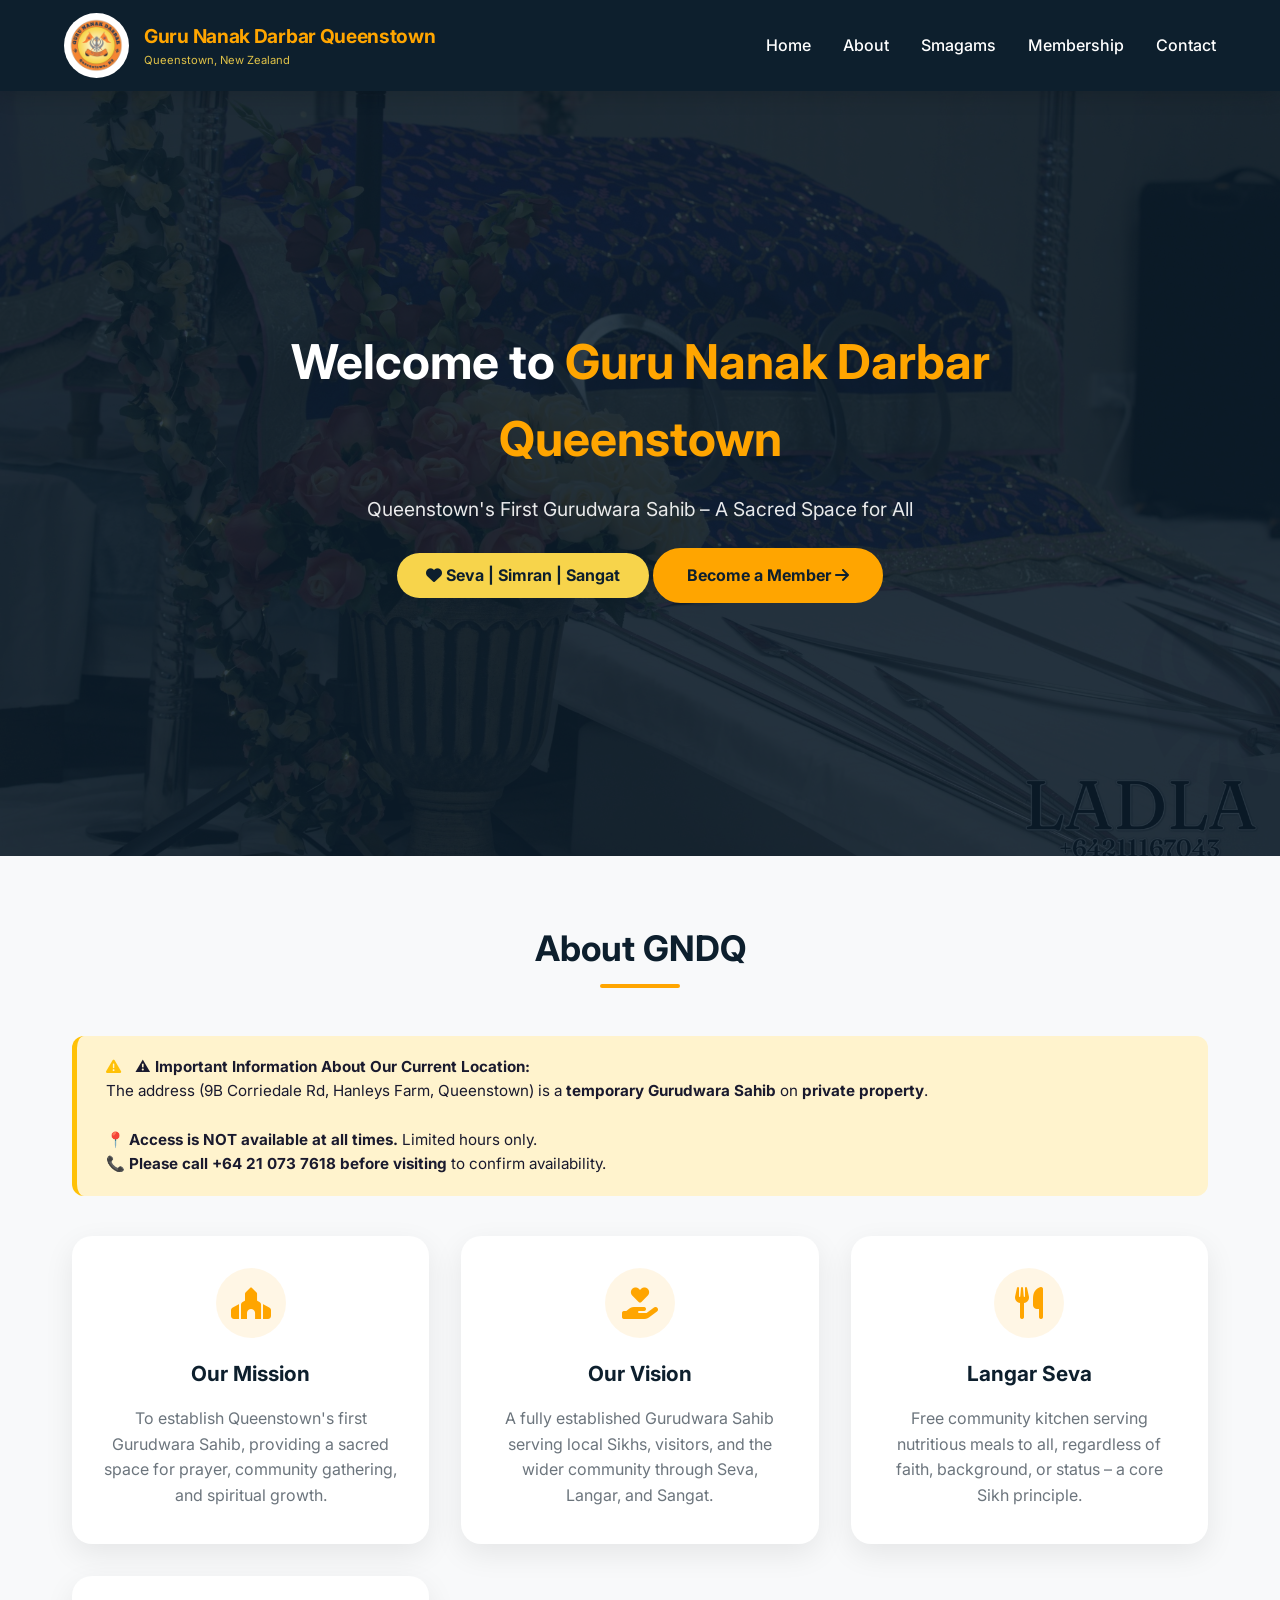
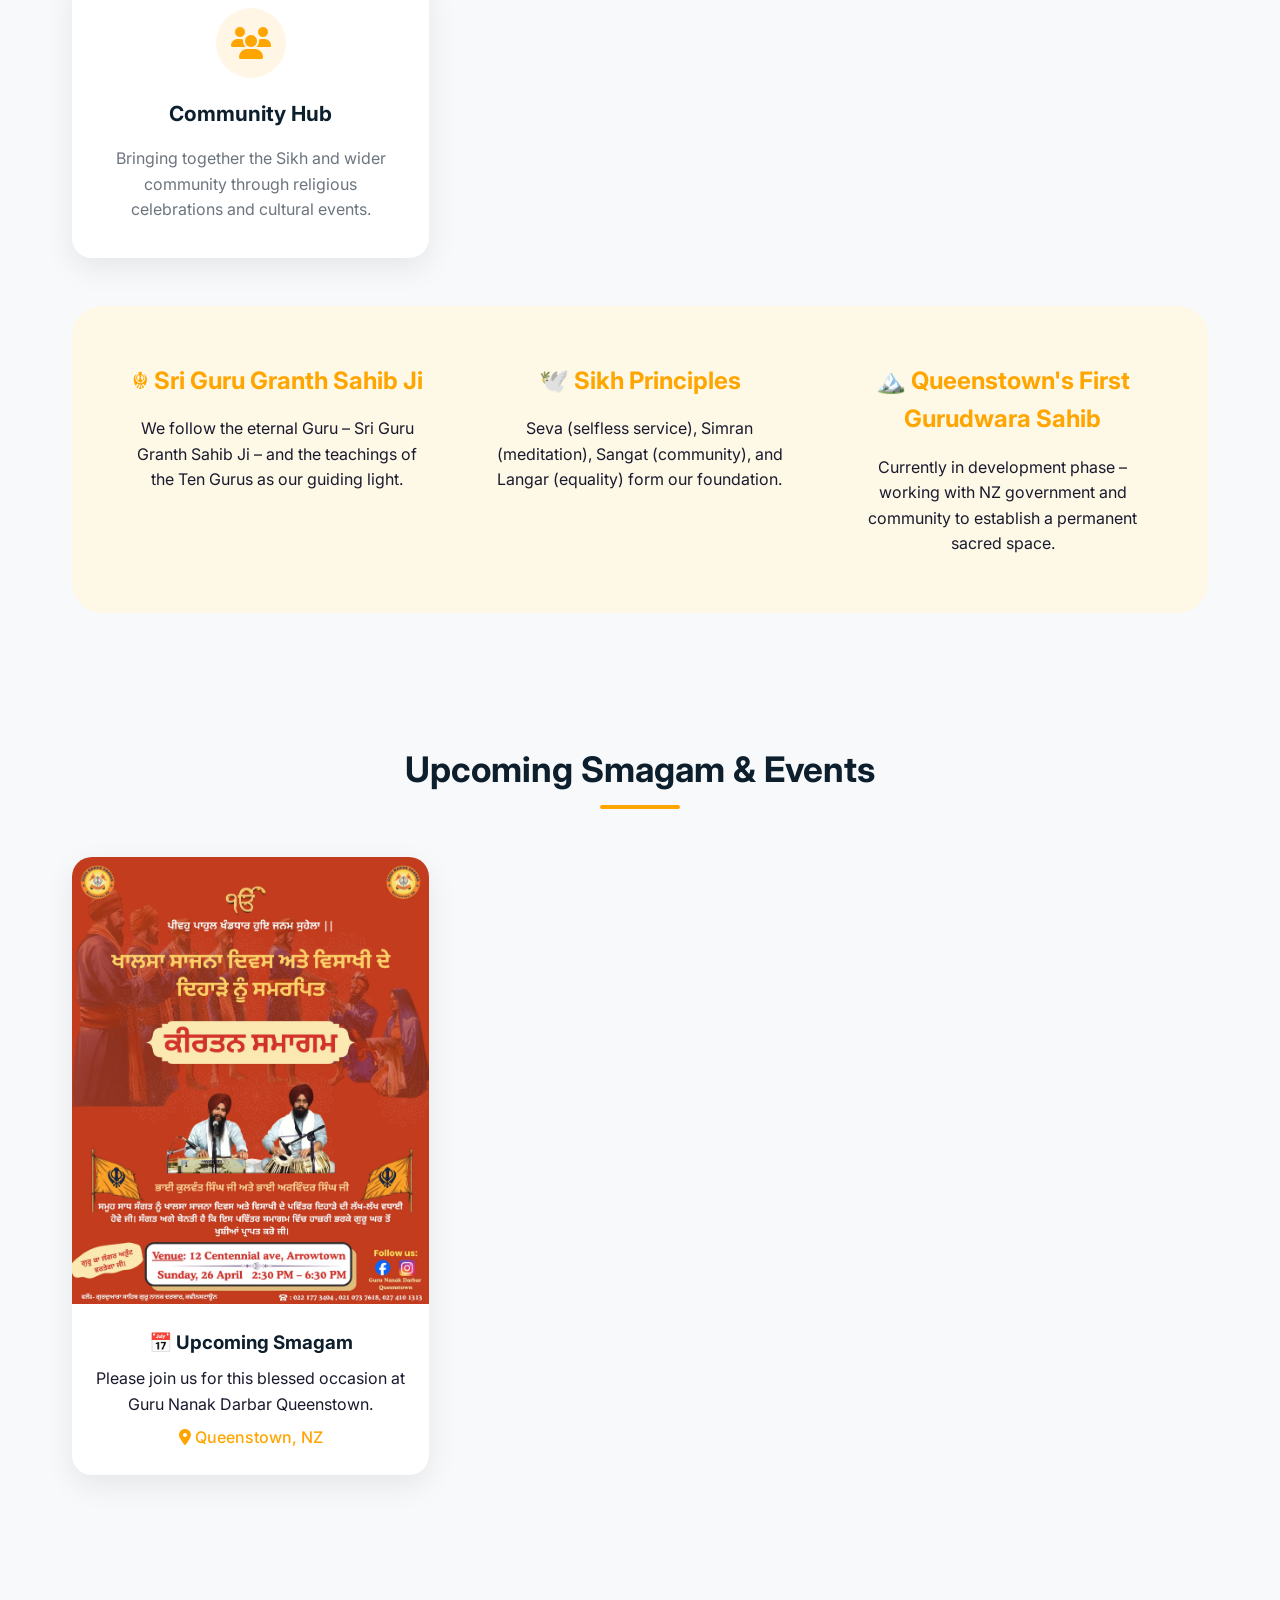
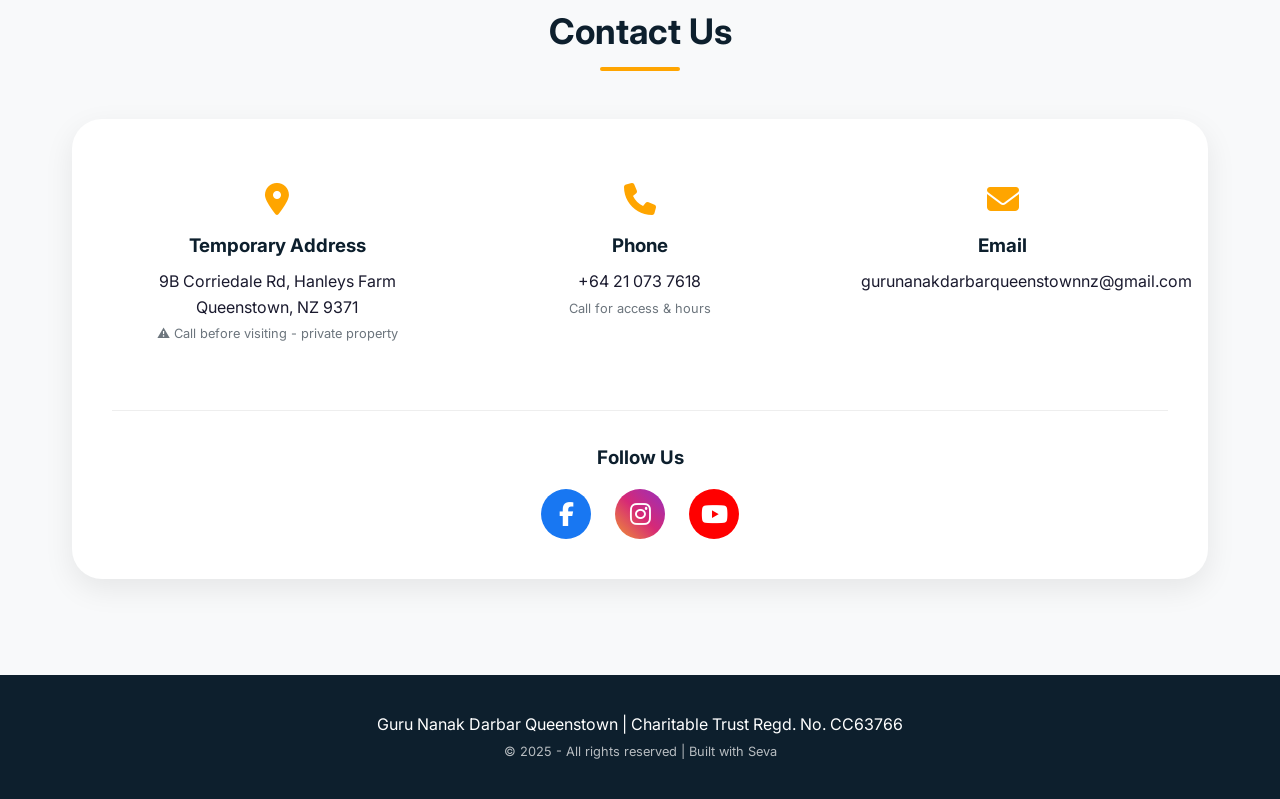
==== index.html @ e4536a8d "Add files via upload" ====
<!DOCTYPE html>
<html lang="en">
<head>
    <meta charset="UTF-8">
    <meta name="viewport" content="width=device-width, initial-scale=1.0, viewport-fit=cover">
    <title>Guru Nanak Darbar Queenstown | Official Gurudwara Sahib</title>
    
    <!-- SEO Meta Tags -->
    <meta name="description" content="Official website of Guru Nanak Darbar Queenstown. First Gurudwara Sahib in Queenstown, NZ. Join us for Smagam, Langar, and Seva.">
    <meta name="keywords" content="Gurudwara Queenstown, Sikh Temple, GNDQ, Guru Nanak Darbar, Langar, Seva, Smagam">
    <meta name="author" content="Guru Nanak Darbar Queenstown">
    <meta name="theme-color" content="#0d1f2d">
    
    <!-- Open Graph / Social Media -->
    <meta property="og:title" content="Guru Nanak Darbar Queenstown">
    <meta property="og:description" content="Queenstown's First Gurudwara Sahib. A sacred space for all.">
    <meta property="og:type" content="website">
    
    <!-- Styles & Fonts -->
    <link rel="stylesheet" href="styles.css">
    <link rel="stylesheet" href="https://cdnjs.cloudflare.com/ajax/libs/font-awesome/6.4.0/css/all.min.css">
    <link href="https://fonts.googleapis.com/css2?family=Inter:wght@300;400;500;600;700;800&display=swap" rel="stylesheet">
    
    <!-- Favicon -->
    <link rel="icon" type="image/png" href="gndq-logo.png">
</head>
<body>

    <!-- Navigation Bar -->
    <nav class="navbar">
        <div class="nav-container">
            <div class="logo-container">
                <img src="gndq-logo.png" alt="GNDQ Logo" class="logo-img">
                <div class="site-title">
                    <h1>Guru Nanak Darbar Queenstown</h1>
                    <p>Queenstown, New Zealand</p>
                </div>
            </div>
            <button class="mobile-menu-btn" id="mobileMenuBtn">
                <i class="fas fa-bars"></i>
            </button>
            <div class="nav-links" id="navLinks">
                <a href="#home">Home</a>
                <a href="#about">About</a>
                <a href="#events">Smagams</a>
                <a href="form.html">Membership</a>
                <a href="#contact">Contact</a>
            </div>
        </div>
    </nav>

    <!-- Hero Section with YOUR background.png -->
    <section id="home" class="hero">
        <div class="hero-overlay"></div>
        <div class="hero-content">
            <h1>Welcome to <span>Guru Nanak Darbar Queenstown</span></h1>
            <p>Queenstown's First Gurudwara Sahib – A Sacred Space for All</p>
            <div class="hero-badge">
                <i class="fas fa-heart"></i> Seva | Simran | Sangat
            </div>
            <a href="form.html" class="hero-btn">Become a Member <i class="fas fa-arrow-right"></i></a>
        </div>
    </section>

    <!-- About Section -->
    <div class="container" id="about">
        <div class="section-title">
            <h2>About GNDQ</h2>
            <div class="title-border"></div>
        </div>
        
        <div class="address-warning">
            <i class="fas fa-exclamation-triangle"></i>
            <strong>⚠️ Important Information About Our Current Location:</strong><br>
            The address (9B Corriedale Rd, Hanleys Farm, Queenstown) is a <strong>temporary Gurudwara Sahib</strong> on <strong>private property</strong>.<br><br>
            📍 <strong>Access is NOT available at all times.</strong> Limited hours only.<br>
            📞 <strong>Please call +64 21 073 7618 before visiting</strong> to confirm availability.
        </div>

        <div class="card-grid">
            <div class="card">
                <div class="card-icon"><i class="fas fa-place-of-worship"></i></div>
                <h3>Our Mission</h3>
                <p>To establish Queenstown's first Gurudwara Sahib, providing a sacred space for prayer, community gathering, and spiritual growth.</p>
            </div>
            <div class="card">
                <div class="card-icon"><i class="fas fa-hand-holding-heart"></i></div>
                <h3>Our Vision</h3>
                <p>A fully established Gurudwara Sahib serving local Sikhs, visitors, and the wider community through Seva, Langar, and Sangat.</p>
            </div>
            <div class="card">
                <div class="card-icon"><i class="fas fa-utensils"></i></div>
                <h3>Langar Seva</h3>
                <p>Free community kitchen serving nutritious meals to all, regardless of faith, background, or status – a core Sikh principle.</p>
            </div>
            <div class="card">
                <div class="card-icon"><i class="fas fa-users"></i></div>
                <h3>Community Hub</h3>
                <p>Bringing together the Sikh and wider community through religious celebrations and cultural events.</p>
            </div>
        </div>

        <div class="mission-vision">
            <div class="mv-box">
                <h3>☬ Sri Guru Granth Sahib Ji</h3>
                <p>We follow the eternal Guru – Sri Guru Granth Sahib Ji – and the teachings of the Ten Gurus as our guiding light.</p>
            </div>
            <div class="mv-box">
                <h3>🕊️ Sikh Principles</h3>
                <p>Seva (selfless service), Simran (meditation), Sangat (community), and Langar (equality) form our foundation.</p>
            </div>
            <div class="mv-box">
                <h3>🏔️ Queenstown's First Gurudwara Sahib</h3>
                <p>Currently in development phase – working with NZ government and community to establish a permanent sacred space.</p>
            </div>
        </div>
    </div>

    <!-- Events / Smagam Section -->
    <div class="container" id="events">
        <div class="section-title">
            <h2>Upcoming Smagam & Events</h2>
            <div class="title-border"></div>
        </div>
        <div id="eventsContainer" class="events-grid">
            <div class="loading-spinner"><i class="fas fa-spinner fa-spin"></i> Loading events...</div>
        </div>
    </div>

    <!-- Lightbox Modal for Posters -->
    <div id="lightboxModal" class="lightbox">
        <span class="lightbox-close">&times;</span>
        <img class="lightbox-content" id="lightboxImage">
    </div>

    <!-- Contact Section -->
    <div class="container" id="contact">
        <div class="section-title">
            <h2>Contact Us</h2>
            <div class="title-border"></div>
        </div>
        <div class="contact-wrapper">
            <div class="contact-info-grid">
                <div class="contact-card">
                    <i class="fas fa-map-marker-alt"></i>
                    <h3>Temporary Address</h3>
                    <p>9B Corriedale Rd, Hanleys Farm<br>Queenstown, NZ 9371</p>
                    <small>⚠️ Call before visiting - private property</small>
                </div>
                <div class="contact-card">
                    <i class="fas fa-phone"></i>
                    <h3>Phone</h3>
                    <p><a href="tel:+64210737618">+64 21 073 7618</a></p>
                    <small>Call for access & hours</small>
                </div>
                <div class="contact-card">
                    <i class="fas fa-envelope"></i>
                    <h3>Email</h3>
                    <p><a href="mailto:gurunanakdarbarqueenstownnz@gmail.com">gurunanakdarbarqueenstownnz@gmail.com</a></p>
                </div>
            </div>
            
            <!-- Social Media Links -->
            <div class="social-section">
                <h3>Follow Us</h3>
                <div class="social-icons">
                    <a href="https://www.facebook.com/profile.php?id=100080622314921" target="_blank" rel="noopener noreferrer" class="social-icon facebook">
                        <i class="fab fa-facebook-f"></i>
                    </a>
                    <a href="https://www.instagram.com/gurunanakdarbarqueenstown/" target="_blank" rel="noopener noreferrer" class="social-icon instagram">
                        <i class="fab fa-instagram"></i>
                    </a>
                    <a href="https://www.youtube.com/@GuruNanakDarbarQueenstown" target="_blank" rel="noopener noreferrer" class="social-icon youtube">
                        <i class="fab fa-youtube"></i>
                    </a>
                </div>
            </div>
        </div>
    </div>

    <!-- Footer -->
    <footer class="footer">
        <div class="footer-content">
            <p>Guru Nanak Darbar Queenstown | Charitable Trust Regd. No. CC63766</p>
            <p class="copyright">© 2025 - All rights reserved | Built with Seva</p>
        </div>
    </footer>

    <script src="script.js"></script>
</body>
</html>
---- styles.css ----
:root {
    --navy: #0d1f2d;
    --orange: #FFA500;
    --yellow: #f7d44b;
    --light-bg: #fef8e7;
    --white: #ffffff;
    --dark: #1a1a2e;
    --gray: #6c757d;
    --success: #28a745;
    --error: #dc3545;
    --shadow: 0 10px 30px rgba(0, 0, 0, 0.08);
    --shadow-hover: 0 15px 35px rgba(0, 0, 0, 0.12);
}

* {
    margin: 0;
    padding: 0;
    box-sizing: border-box;
}

body {
    font-family: 'Inter', 'Segoe UI', system-ui, -apple-system, sans-serif;
    background: #f8f9fa;
    color: var(--dark);
    line-height: 1.6;
    overflow-x: hidden;
}

/* Navigation */
.navbar {
    background: var(--navy);
    padding: 0.8rem 5%;
    position: sticky;
    top: 0;
    z-index: 1000;
    box-shadow: 0 4px 20px rgba(0, 0, 0, 0.15);
}

.nav-container {
    max-width: 1400px;
    margin: 0 auto;
    display: flex;
    justify-content: space-between;
    align-items: center;
    flex-wrap: wrap;
}

.logo-container {
    display: flex;
    align-items: center;
    gap: 15px;
}

.logo-img {
    height: 65px;
    width: auto;
    background: var(--white);
    border-radius: 50%;
    padding: 4px;
    object-fit: cover;
}

.site-title h1 {
    color: var(--orange);
    font-size: 1.2rem;
    margin: 0;
    letter-spacing: -0.3px;
}

.site-title p {
    color: var(--yellow);
    font-size: 0.7rem;
    opacity: 0.9;
}

.nav-links {
    display: flex;
    gap: 2rem;
}

.nav-links a {
    color: var(--white);
    text-decoration: none;
    font-weight: 500;
    transition: all 0.3s ease;
    padding: 0.5rem 0;
    position: relative;
}

.nav-links a:hover {
    color: var(--orange);
}

.nav-links a::after {
    content: '';
    position: absolute;
    bottom: 0;
    left: 0;
    width: 0;
    height: 2px;
    background: var(--orange);
    transition: width 0.3s ease;
}

.nav-links a:hover::after {
    width: 100%;
}

.mobile-menu-btn {
    display: none;
    background: none;
    border: none;
    color: var(--white);
    font-size: 1.5rem;
    cursor: pointer;
}

/* Hero Section with YOUR background.png */
.hero {
    position: relative;
    min-height: 85vh;
    display: flex;
    align-items: center;
    justify-content: center;
    text-align: center;
    overflow: hidden;
    background: var(--navy);
}

/* YOUR BACKGROUND IMAGE - place background.png in root folder */
.hero::after {
    content: '';
    position: absolute;
    top: 0;
    left: 0;
    right: 0;
    bottom: 0;
    background: url('background.png') center/cover no-repeat;
    opacity: 0.15;
    pointer-events: none;
}

.hero::before {
    content: "☬";
    font-size: 300px;
    position: absolute;
    opacity: 0.05;
    right: -50px;
    bottom: -80px;
    pointer-events: none;
    font-family: serif;
    z-index: 1;
}

.hero-overlay {
    position: absolute;
    top: 0;
    left: 0;
    right: 0;
    bottom: 0;
    background: rgba(13, 31, 45, 0.6);
}

.hero-content {
    position: relative;
    z-index: 2;
    max-width: 800px;
    padding: 2rem;
}

.hero h1 {
    font-size: 3rem;
    margin-bottom: 1rem;
    color: var(--white);
    font-weight: 700;
}

.hero h1 span {
    color: var(--orange);
}

.hero p {
    font-size: 1.2rem;
    margin-bottom: 1.5rem;
    color: rgba(255, 255, 255, 0.9);
}

.hero-badge {
    background: var(--yellow);
    color: var(--navy);
    display: inline-block;
    padding: 0.6rem 1.8rem;
    border-radius: 50px;
    font-weight: bold;
    margin-bottom: 1.5rem;
}

.hero-btn {
    display: inline-block;
    background: var(--orange);
    color: var(--navy);
    padding: 0.8rem 2rem;
    border-radius: 50px;
    text-decoration: none;
    font-weight: bold;
    transition: all 0.3s ease;
    border: 2px solid var(--orange);
}

.hero-btn:hover {
    background: transparent;
    color: var(--orange);
    transform: translateY(-3px);
}

/* Container */
.container {
    max-width: 1200px;
    margin: 0 auto;
    padding: 4rem 2rem;
}

/* Section Title */
.section-title {
    text-align: center;
    margin-bottom: 3rem;
}

.section-title h2 {
    font-size: 2.2rem;
    color: var(--navy);
    font-weight: 700;
    margin-bottom: 0.5rem;
}

.title-border {
    width: 80px;
    height: 4px;
    background: var(--orange);
    margin: 0.5rem auto 0;
    border-radius: 2px;
}

/* Address Warning */
.address-warning {
    background: #fff3cd;
    border-left: 5px solid #ffc107;
    padding: 1.2rem 1.8rem;
    margin: 1.5rem 0 2.5rem;
    border-radius: 12px;
    font-size: 0.95rem;
}

.address-warning i {
    color: #ffc107;
    margin-right: 10px;
}

/* Cards */
.card-grid {
    display: grid;
    grid-template-columns: repeat(auto-fit, minmax(280px, 1fr));
    gap: 2rem;
    margin-bottom: 3rem;
}

.card {
    background: var(--white);
    border-radius: 20px;
    padding: 2rem;
    text-align: center;
    box-shadow: var(--shadow);
    transition: all 0.3s ease;
    border-bottom: 3px solid transparent;
}

.card:hover {
    transform: translateY(-8px);
    box-shadow: var(--shadow-hover);
    border-bottom-color: var(--orange);
}

.card-icon {
    width: 70px;
    height: 70px;
    background: rgba(255, 165, 0, 0.1);
    border-radius: 50%;
    display: flex;
    align-items: center;
    justify-content: center;
    margin: 0 auto 1.2rem;
}

.card-icon i {
    font-size: 2rem;
    color: var(--orange);
}

.card h3 {
    color: var(--navy);
    margin-bottom: 1rem;
    font-size: 1.3rem;
}

.card p {
    color: var(--gray);
    line-height: 1.6;
}

/* Mission Vision */
.mission-vision {
    display: grid;
    grid-template-columns: repeat(auto-fit, minmax(300px, 1fr));
    gap: 2rem;
    background: var(--light-bg);
    padding: 2.5rem;
    border-radius: 30px;
    margin-top: 1rem;
}

.mv-box {
    text-align: center;
    padding: 1rem;
}

.mv-box h3 {
    color: var(--orange);
    font-size: 1.5rem;
    margin-bottom: 1rem;
}

/* Events Grid */
.events-grid {
    display: grid;
    grid-template-columns: repeat(auto-fill, minmax(350px, 1fr));
    gap: 2rem;
    margin-top: 1rem;
}

.event-card {
    background: var(--white);
    border-radius: 20px;
    overflow: hidden;
    box-shadow: var(--shadow);
    transition: transform 0.3s ease;
    cursor: pointer;
}

.event-card:hover {
    transform: translateY(-5px);
}

.event-card img {
    width: 100%;
    height: auto;
    max-height: 500px;
    object-fit: contain;
    background: #f0f0f0;
    display: block;
}

.event-info {
    padding: 1.5rem;
    text-align: center;
}

.event-info h3 {
    color: var(--navy);
    margin-bottom: 0.5rem;
}

.event-date {
    color: var(--orange);
    font-weight: 500;
    margin-top: 0.5rem;
}

.loading-spinner {
    text-align: center;
    padding: 3rem;
    color: var(--gray);
    grid-column: 1/-1;
}

.coming-soon {
    text-align: center;
    padding: 3rem;
    background: var(--white);
    border-radius: 20px;
    grid-column: 1/-1;
}

/* Lightbox Modal */
.lightbox {
    display: none;
    position: fixed;
    z-index: 2000;
    left: 0;
    top: 0;
    width: 100%;
    height: 100%;
    background-color: rgba(0, 0, 0, 0.95);
    justify-content: center;
    align-items: center;
    flex-direction: column;
}

.lightbox-content {
    max-width: 90%;
    max-height: 90%;
    object-fit: contain;
}

.lightbox-close {
    position: absolute;
    top: 20px;
    right: 35px;
    color: var(--white);
    font-size: 40px;
    font-weight: bold;
    cursor: pointer;
    transition: 0.3s;
}

.lightbox-close:hover {
    color: var(--orange);
}

/* Contact Section */
.contact-wrapper {
    background: var(--white);
    border-radius: 30px;
    padding: 2.5rem;
    box-shadow: var(--shadow);
}

.contact-info-grid {
    display: grid;
    grid-template-columns: repeat(auto-fit, minmax(250px, 1fr));
    gap: 2rem;
    margin-bottom: 2.5rem;
}

.contact-card {
    text-align: center;
    padding: 1.5rem;
}

.contact-card i {
    font-size: 2rem;
    color: var(--orange);
    margin-bottom: 1rem;
}

.contact-card h3 {
    color: var(--navy);
    margin-bottom: 0.5rem;
}

.contact-card p a {
    color: var(--dark);
    text-decoration: none;
}

.contact-card p a:hover {
    color: var(--orange);
}

.contact-card small {
    color: var(--gray);
    font-size: 0.8rem;
}

/* Social Section */
.social-section {
    text-align: center;
    padding-top: 2rem;
    border-top: 1px solid #eee;
}

.social-section h3 {
    color: var(--navy);
    margin-bottom: 1rem;
}

.social-icons {
    display: flex;
    justify-content: center;
    gap: 1.5rem;
}

.social-icon {
    width: 50px;
    height: 50px;
    border-radius: 50%;
    display: flex;
    align-items: center;
    justify-content: center;
    color: var(--white);
    font-size: 1.5rem;
    transition: all 0.3s ease;
    text-decoration: none;
}

.social-icon.facebook {
    background: #1877f2;
}

.social-icon.instagram {
    background: linear-gradient(45deg, #f09433, #d62976, #962fbf);
}

.social-icon.youtube {
    background: #ff0000;
}

.social-icon:hover {
    transform: translateY(-5px);
    opacity: 0.9;
}

/* Form Section */
.form-section {
    background: var(--white);
    border-radius: 30px;
    padding: 2.5rem;
    box-shadow: var(--shadow);
}

.fee-badge {
    background: linear-gradient(135deg, var(--yellow), #f5e6b0);
    text-align: center;
    padding: 1.2rem;
    border-radius: 20px;
    margin-bottom: 2rem;
}

.fee-badge i {
    font-size: 1.5rem;
    color: var(--orange);
    margin-right: 0.5rem;
}

.fee-badge strong {
    font-size: 1.3rem;
    color: var(--navy);
}

.fee-badge p {
    margin-top: 0.5rem;
    font-size: 0.9rem;
}

.form-grid {
    display: grid;
    grid-template-columns: repeat(auto-fit, minmax(300px, 1fr));
    gap: 1.5rem;
    margin-bottom: 1rem;
}

.form-field {
    margin-bottom: 0.5rem;
}

.form-field label {
    display: block;
    font-weight: 600;
    color: var(--navy);
    margin-bottom: 0.5rem;
}

.form-field input,
.form-field select,
.form-field textarea {
    width: 100%;
    padding: 12px 15px;
    border: 2px solid #e9ecef;
    border-radius: 12px;
    font-size: 1rem;
    transition: all 0.3s ease;
    font-family: inherit;
}

.form-field input:focus,
.form-field select:focus,
.form-field textarea:focus {
    border-color: var(--orange);
    outline: none;
    box-shadow: 0 0 0 3px rgba(255, 165, 0, 0.1);
}

.form-field small {
    color: var(--gray);
    font-size: 0.75rem;
    display: block;
    margin-top: 0.3rem;
}

/* Declaration Box */
.declaration-box {
    background: var(--light-bg);
    padding: 1.5rem;
    border-radius: 20px;
    margin: 1.5rem 0;
}

.declaration-box h3 {
    color: var(--orange);
    margin-bottom: 1rem;
    font-size: 1.2rem;
}

.checkbox-group {
    display: flex;
    align-items: center;
    gap: 12px;
    margin: 12px 0;
}

.checkbox-group input {
    width: 20px;
    height: 20px;
    accent-color: var(--orange);
    cursor: pointer;
}

.checkbox-group label {
    cursor: pointer;
    font-weight: 500;
}

.confirm-group {
    background: #f0f8ff;
    padding: 1rem;
    border-radius: 12px;
    margin: 1.5rem 0;
}

/* Form Messages */
.form-error {
    background: #f8d7da;
    border: 1px solid #f5c6cb;
    color: var(--error);
    padding: 1rem;
    border-radius: 12px;
    margin-bottom: 1.5rem;
    display: flex;
    align-items: center;
    gap: 10px;
}

.form-success {
    background: #d4edda;
    border: 1px solid #c3e6cb;
    color: var(--success);
    padding: 1rem;
    border-radius: 12px;
    margin-bottom: 1.5rem;
    display: flex;
    align-items: center;
    gap: 10px;
}

/* Submit Button */
.submit-btn {
    background: var(--orange);
    color: var(--navy);
    border: none;
    padding: 1rem 2rem;
    font-size: 1.1rem;
    font-weight: bold;
    border-radius: 50px;
    cursor: pointer;
    width: 100%;
    transition: all 0.3s ease;
    font-family: inherit;
}

.submit-btn:hover {
    background: var(--yellow);
    transform: scale(1.01);
}

.submit-btn:disabled {
    background: #ccc;
    cursor: not-allowed;
    transform: none;
}

/* Success Page */
.success-card {
    text-align: center;
    background: #d4edda;
    border-radius: 20px;
    padding: 2rem;
    margin-bottom: 2rem;
}

.success-icon i {
    font-size: 4rem;
    color: var(--success);
    margin-bottom: 1rem;
}

.print-card {
    background: var(--white);
    border-radius: 20px;
    padding: 2rem;
    margin-bottom: 2rem;
    box-shadow: var(--shadow);
}

.print-card h3 {
    color: var(--navy);
    margin-bottom: 1.5rem;
    border-left: 4px solid var(--orange);
    padding-left: 1rem;
}

.details-grid {
    display: grid;
    grid-template-columns: repeat(auto-fill, minmax(250px, 1fr));
    gap: 1rem;
}

.details-grid div {
    padding: 0.5rem;
    background: #f8f9fa;
    border-radius: 8px;
}

.photo-preview {
    width: 120px;
    border-radius: 10px;
    margin-top: 1rem;
    border: 2px solid var(--orange);
}

.steps-box {
    background: #e8f0fe;
    padding: 1.8rem;
    border-radius: 20px;
    margin-bottom: 2rem;
}

.steps-box h3 {
    color: var(--navy);
    margin-bottom: 1rem;
}

.steps-box ol {
    margin-left: 1.5rem;
}

.steps-box li {
    margin: 0.5rem 0;
}

.steps-box kbd {
    background: var(--dark);
    color: var(--white);
    padding: 0.2rem 0.5rem;
    border-radius: 5px;
    font-family: monospace;
}

.steps-box .note {
    margin-top: 1rem;
    padding-top: 1rem;
    border-top: 1px solid #ccc;
    color: var(--gray);
}

.action-buttons {
    display: flex;
    justify-content: center;
    gap: 1rem;
    flex-wrap: wrap;
}

.btn-primary, .btn-secondary {
    padding: 0.8rem 2rem;
    border-radius: 50px;
    text-decoration: none;
    font-weight: 600;
    transition: all 0.3s ease;
    cursor: pointer;
    border: none;
    font-family: inherit;
    font-size: 1rem;
}

.btn-primary {
    background: var(--orange);
    color: var(--navy);
}

.btn-primary:hover {
    background: var(--yellow);
    transform: translateY(-2px);
}

.btn-secondary {
    background: transparent;
    color: var(--navy);
    border: 2px solid var(--orange);
}

.btn-secondary:hover {
    background: var(--orange);
    color: var(--navy);
}

/* Footer */
.footer {
    background: var(--navy);
    color: var(--white);
    text-align: center;
    padding: 2rem;
    margin-top: 2rem;
}

.footer-content p {
    margin: 0.3rem 0;
}

.copyright {
    font-size: 0.8rem;
    opacity: 0.7;
}

/* Responsive Design */
@media (max-width: 992px) {
    .hero h1 {
        font-size: 2.2rem;
    }
    
    .container {
        padding: 3rem 1.5rem;
    }
}

@media (max-width: 768px) {
    .mobile-menu-btn {
        display: block;
    }
    
    .nav-links {
        display: none;
        width: 100%;
        flex-direction: column;
        align-items: center;
        gap: 1rem;
        padding: 1rem 0;
    }
    
    .nav-links.active {
        display: flex;
    }
    
    .hero h1 {
        font-size: 1.8rem;
    }
    
    .hero p {
        font-size: 1rem;
    }
    
    .section-title h2 {
        font-size: 1.8rem;
    }
    
    .events-grid {
        grid-template-columns: 1fr;
    }
    
    .event-card img {
        max-height: 400px;
    }
    
    .card-grid {
        gap: 1.5rem;
    }
    
    .mission-vision {
        padding: 1.5rem;
    }
    
    .form-section {
        padding: 1.5rem;
    }
    
    .form-grid {
        grid-template-columns: 1fr;
    }
    
    .details-grid {
        grid-template-columns: 1fr;
    }
    
    .action-buttons {
        flex-direction: column;
        align-items: center;
    }
    
    .btn-primary, .btn-secondary {
        width: 100%;
        text-align: center;
    }
}

@media (max-width: 480px) {
    .logo-img {
        height: 50px;
    }
    
    .site-title h1 {
        font-size: 0.9rem;
    }
    
    .site-title p {
        font-size: 0.6rem;
    }
    
    .hero h1 {
        font-size: 1.5rem;
    }
    
    .container {
        padding: 2rem 1rem;
    }
}

/* Print Styles */
@media print {
    .navbar, .hero, .footer, .action-buttons, .steps-box, .mobile-menu-btn, .submit-btn, .lightbox {
        display: none;
    }
    
    .print-card {
        box-shadow: none;
        padding: 0;
    }
    
    .container {
        padding: 0;
    }
    
    .details-grid {
        grid-template-columns: 1fr 1fr;
    }
}
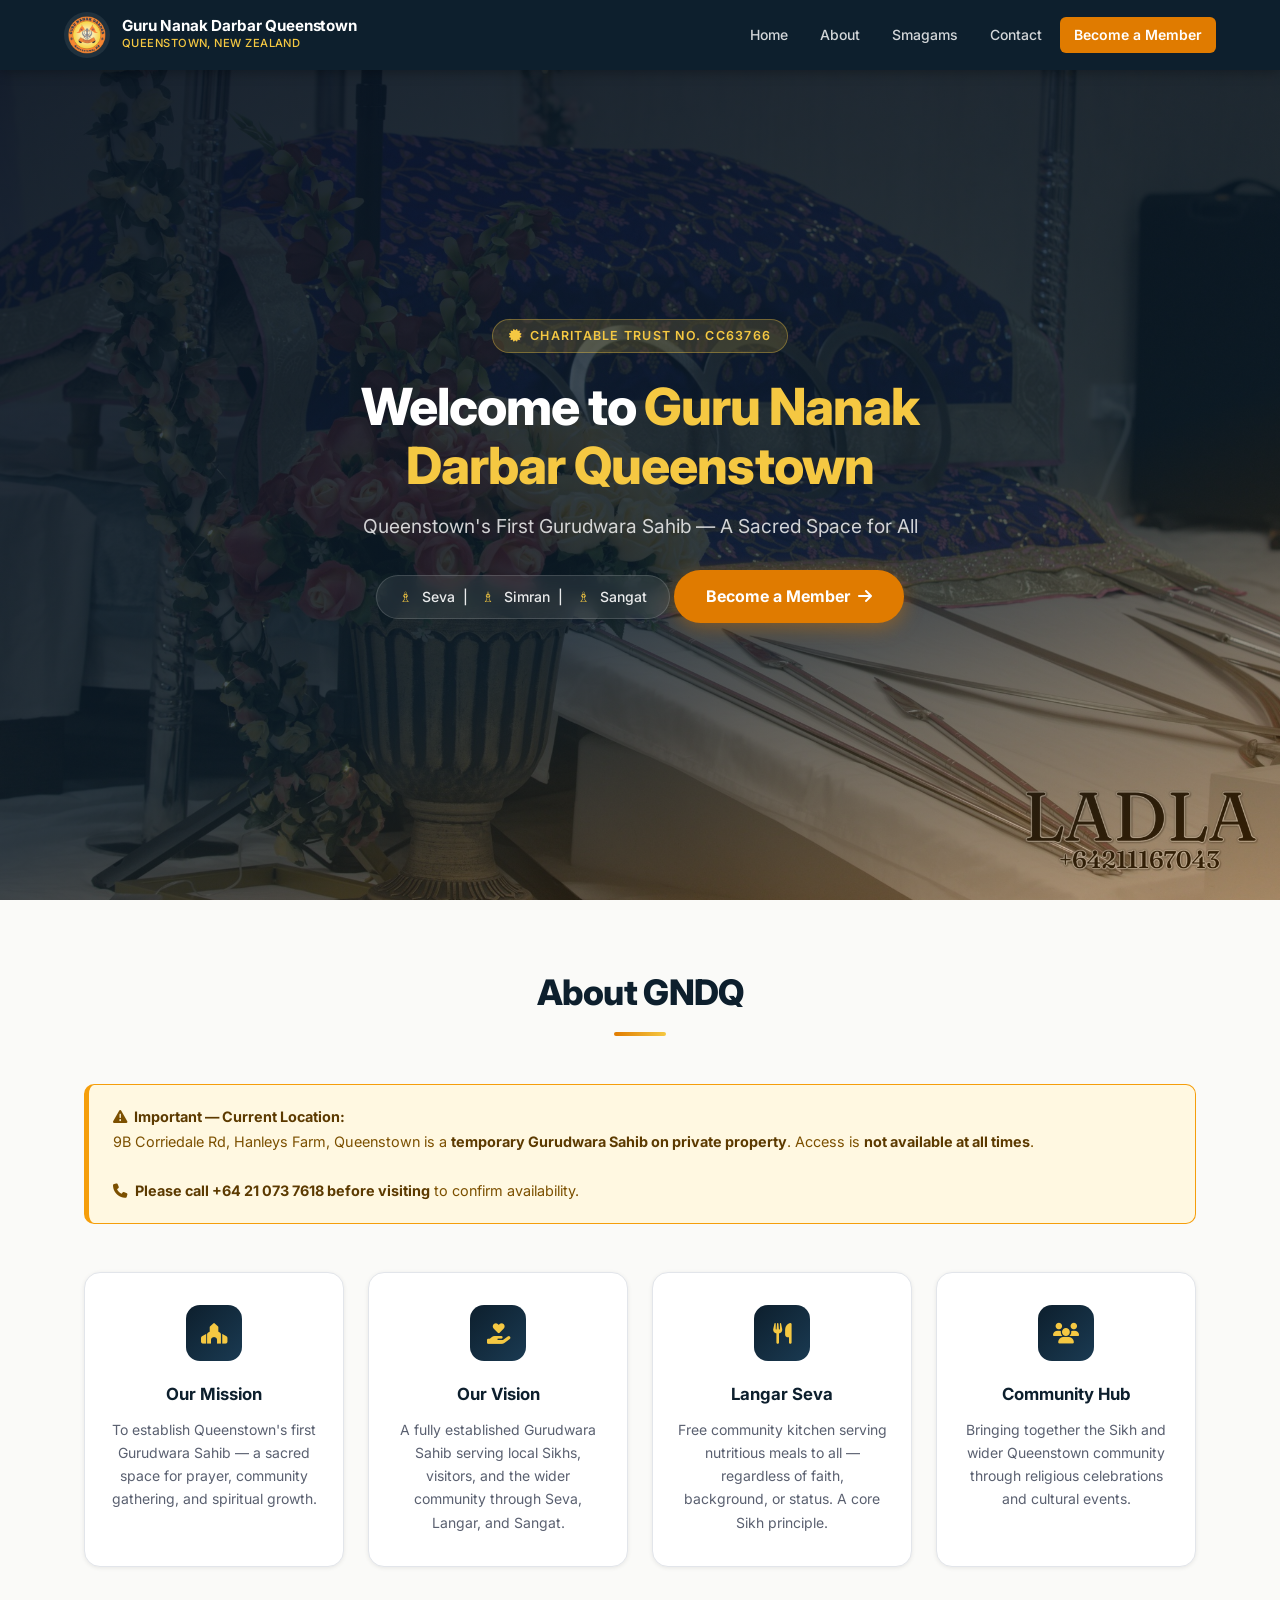
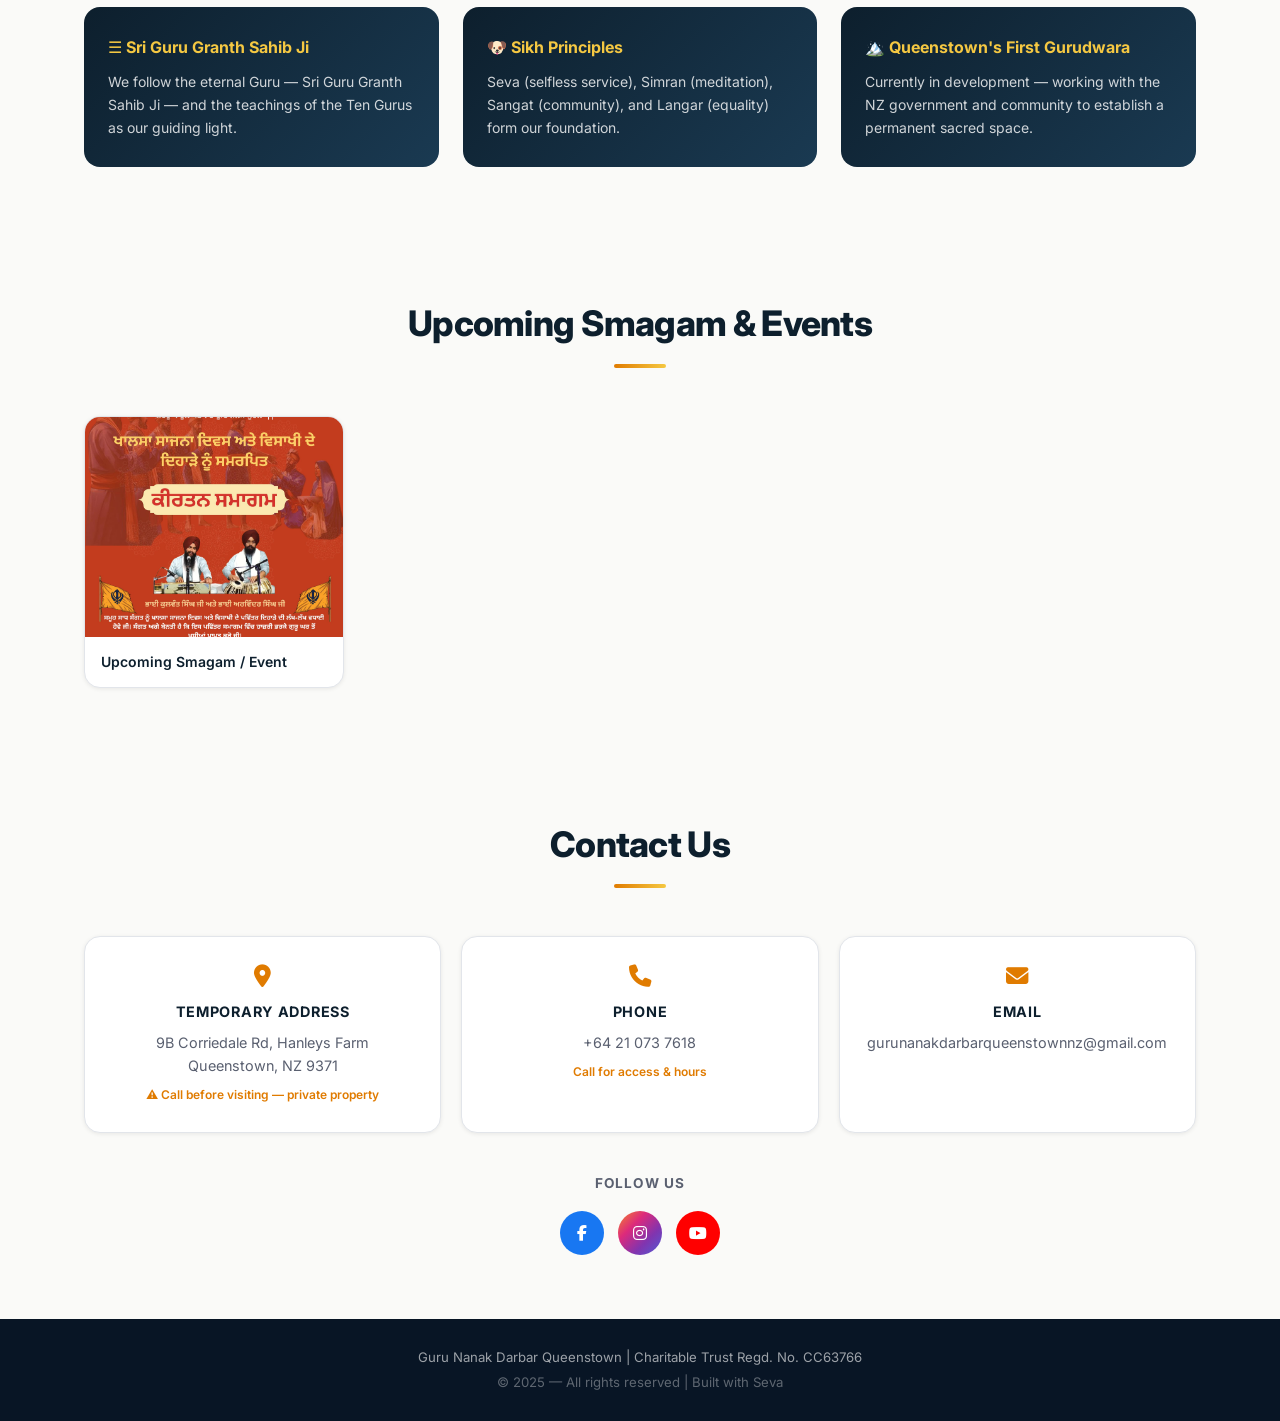
==== commit 49c857df: "Complete redesign: working Web3Forms membership application - Replaced all broken form submission (F" ====
--- a/index.html
+++ b/index.html
@@ -1,191 +1,184 @@
 <!DOCTYPE html>
 <html lang="en">
 <head>
-    <meta charset="UTF-8">
-    <meta name="viewport" content="width=device-width, initial-scale=1.0, viewport-fit=cover">
-    <title>Guru Nanak Darbar Queenstown | Official Gurudwara Sahib</title>
-    
-    <!-- SEO Meta Tags -->
-    <meta name="description" content="Official website of Guru Nanak Darbar Queenstown. First Gurudwara Sahib in Queenstown, NZ. Join us for Smagam, Langar, and Seva.">
-    <meta name="keywords" content="Gurudwara Queenstown, Sikh Temple, GNDQ, Guru Nanak Darbar, Langar, Seva, Smagam">
-    <meta name="author" content="Guru Nanak Darbar Queenstown">
-    <meta name="theme-color" content="#0d1f2d">
-    
-    <!-- Open Graph / Social Media -->
-    <meta property="og:title" content="Guru Nanak Darbar Queenstown">
-    <meta property="og:description" content="Queenstown's First Gurudwara Sahib. A sacred space for all.">
-    <meta property="og:type" content="website">
-    
-    <!-- Styles & Fonts -->
-    <link rel="stylesheet" href="styles.css">
-    <link rel="stylesheet" href="https://cdnjs.cloudflare.com/ajax/libs/font-awesome/6.4.0/css/all.min.css">
-    <link href="https://fonts.googleapis.com/css2?family=Inter:wght@300;400;500;600;700;800&display=swap" rel="stylesheet">
-    
-    <!-- Favicon -->
-    <link rel="icon" type="image/png" href="gndq-logo.png">
+  <meta charset="UTF-8">
+  <meta name="viewport" content="width=device-width, initial-scale=1.0">
+  <title>Guru Nanak Darbar Queenstown | Official Gurudwara Sahib</title>
+  <meta name="description" content="Official website of Guru Nanak Darbar Queenstown. First Gurudwara Sahib in Queenstown, NZ. Join us for Smagam, Langar, and Seva.">
+  <meta name="keywords" content="Gurudwara Queenstown, Sikh Temple, GNDQ, Guru Nanak Darbar, Langar, Seva, Smagam">
+  <meta name="theme-color" content="#0d1f2d">
+  <meta property="og:title" content="Guru Nanak Darbar Queenstown">
+  <meta property="og:description" content="Queenstown's First Gurudwara Sahib. A sacred space for all.">
+  <meta property="og:type" content="website">
+  <link rel="stylesheet" href="styles.css">
+  <link rel="stylesheet" href="https://cdnjs.cloudflare.com/ajax/libs/font-awesome/6.4.0/css/all.min.css">
+  <link href="https://fonts.googleapis.com/css2?family=Inter:wght@300;400;500;600;700;800&display=swap" rel="stylesheet">
+  <link rel="icon" type="image/png" href="gndq-logo.png">
 </head>
 <body>
 
-    <!-- Navigation Bar -->
-    <nav class="navbar">
-        <div class="nav-container">
-            <div class="logo-container">
-                <img src="gndq-logo.png" alt="GNDQ Logo" class="logo-img">
-                <div class="site-title">
-                    <h1>Guru Nanak Darbar Queenstown</h1>
-                    <p>Queenstown, New Zealand</p>
-                </div>
-            </div>
-            <button class="mobile-menu-btn" id="mobileMenuBtn">
-                <i class="fas fa-bars"></i>
-            </button>
-            <div class="nav-links" id="navLinks">
-                <a href="#home">Home</a>
-                <a href="#about">About</a>
-                <a href="#events">Smagams</a>
-                <a href="form.html">Membership</a>
-                <a href="#contact">Contact</a>
-            </div>
+  <!-- Navigation -->
+  <nav class="navbar">
+    <div class="nav-container">
+      <div class="logo-container">
+        <img src="gndq-logo.png" alt="GNDQ Logo" class="logo-img">
+        <div class="site-title">
+          <h1>Guru Nanak Darbar Queenstown</h1>
+          <p>Queenstown, New Zealand</p>
         </div>
-    </nav>
+      </div>
+      <button class="mobile-menu-btn" id="mobileMenuBtn" aria-label="Toggle menu">
+        <i class="fas fa-bars"></i>
+      </button>
+      <div class="nav-links" id="navLinks">
+        <a href="#home">Home</a>
+        <a href="#about">About</a>
+        <a href="#events">Smagams</a>
+        <a href="#contact">Contact</a>
+        <a href="form.html" class="nav-cta">Become a Member</a>
+      </div>
+    </div>
+  </nav>
 
-    <!-- Hero Section with YOUR background.png -->
-    <section id="home" class="hero">
-        <div class="hero-overlay"></div>
-        <div class="hero-content">
-            <h1>Welcome to <span>Guru Nanak Darbar Queenstown</span></h1>
-            <p>Queenstown's First Gurudwara Sahib – A Sacred Space for All</p>
-            <div class="hero-badge">
-                <i class="fas fa-heart"></i> Seva | Simran | Sangat
-            </div>
-            <a href="form.html" class="hero-btn">Become a Member <i class="fas fa-arrow-right"></i></a>
-        </div>
-    </section>
+  <!-- Hero -->
+  <section id="home" class="hero">
+    <div class="hero-overlay"></div>
+    <div class="hero-content">
+      <div class="hero-eyebrow">
+        <i class="fas fa-certificate"></i> Charitable Trust No. CC63766
+      </div>
+      <h1>Welcome to <span>Guru Nanak Darbar Queenstown</span></h1>
+      <p>Queenstown's First Gurudwara Sahib &mdash; A Sacred Space for All</p>
+      <div class="hero-badge">
+        <span>&#9815;</span> Seva &nbsp;|&nbsp; <span>&#9815;</span> Simran &nbsp;|&nbsp; <span>&#9815;</span> Sangat
+      </div>
+      <a href="form.html" class="hero-btn">
+        Become a Member <i class="fas fa-arrow-right"></i>
+      </a>
+    </div>
+  </section>
 
-    <!-- About Section -->
-    <div class="container" id="about">
-        <div class="section-title">
-            <h2>About GNDQ</h2>
-            <div class="title-border"></div>
-        </div>
-        
-        <div class="address-warning">
-            <i class="fas fa-exclamation-triangle"></i>
-            <strong>⚠️ Important Information About Our Current Location:</strong><br>
-            The address (9B Corriedale Rd, Hanleys Farm, Queenstown) is a <strong>temporary Gurudwara Sahib</strong> on <strong>private property</strong>.<br><br>
-            📍 <strong>Access is NOT available at all times.</strong> Limited hours only.<br>
-            📞 <strong>Please call +64 21 073 7618 before visiting</strong> to confirm availability.
-        </div>
-
-        <div class="card-grid">
-            <div class="card">
-                <div class="card-icon"><i class="fas fa-place-of-worship"></i></div>
-                <h3>Our Mission</h3>
-                <p>To establish Queenstown's first Gurudwara Sahib, providing a sacred space for prayer, community gathering, and spiritual growth.</p>
-            </div>
-            <div class="card">
-                <div class="card-icon"><i class="fas fa-hand-holding-heart"></i></div>
-                <h3>Our Vision</h3>
-                <p>A fully established Gurudwara Sahib serving local Sikhs, visitors, and the wider community through Seva, Langar, and Sangat.</p>
-            </div>
-            <div class="card">
-                <div class="card-icon"><i class="fas fa-utensils"></i></div>
-                <h3>Langar Seva</h3>
-                <p>Free community kitchen serving nutritious meals to all, regardless of faith, background, or status – a core Sikh principle.</p>
-            </div>
-            <div class="card">
-                <div class="card-icon"><i class="fas fa-users"></i></div>
-                <h3>Community Hub</h3>
-                <p>Bringing together the Sikh and wider community through religious celebrations and cultural events.</p>
-            </div>
-        </div>
-
-        <div class="mission-vision">
-            <div class="mv-box">
-                <h3>☬ Sri Guru Granth Sahib Ji</h3>
-                <p>We follow the eternal Guru – Sri Guru Granth Sahib Ji – and the teachings of the Ten Gurus as our guiding light.</p>
-            </div>
-            <div class="mv-box">
-                <h3>🕊️ Sikh Principles</h3>
-                <p>Seva (selfless service), Simran (meditation), Sangat (community), and Langar (equality) form our foundation.</p>
-            </div>
-            <div class="mv-box">
-                <h3>🏔️ Queenstown's First Gurudwara Sahib</h3>
-                <p>Currently in development phase – working with NZ government and community to establish a permanent sacred space.</p>
-            </div>
-        </div>
+  <!-- About -->
+  <div class="container" id="about">
+    <div class="section-title">
+      <h2>About GNDQ</h2>
+      <div class="title-border"></div>
     </div>
 
-    <!-- Events / Smagam Section -->
-    <div class="container" id="events">
-        <div class="section-title">
-            <h2>Upcoming Smagam & Events</h2>
-            <div class="title-border"></div>
-        </div>
-        <div id="eventsContainer" class="events-grid">
-            <div class="loading-spinner"><i class="fas fa-spinner fa-spin"></i> Loading events...</div>
-        </div>
+    <div class="address-warning">
+      <i class="fas fa-triangle-exclamation"></i>
+      <strong>&nbsp;Important &mdash; Current Location:</strong><br>
+      9B Corriedale Rd, Hanleys Farm, Queenstown is a <strong>temporary Gurudwara Sahib on private property</strong>.
+      Access is <strong>not available at all times</strong>.<br><br>
+      <i class="fas fa-phone"></i>
+      &nbsp;<strong>Please call +64 21 073 7618 before visiting</strong> to confirm availability.
     </div>
 
-    <!-- Lightbox Modal for Posters -->
-    <div id="lightboxModal" class="lightbox">
-        <span class="lightbox-close">&times;</span>
-        <img class="lightbox-content" id="lightboxImage">
+    <div class="card-grid">
+      <div class="card">
+        <div class="card-icon"><i class="fas fa-place-of-worship"></i></div>
+        <h3>Our Mission</h3>
+        <p>To establish Queenstown's first Gurudwara Sahib &mdash; a sacred space for prayer, community gathering, and spiritual growth.</p>
+      </div>
+      <div class="card">
+        <div class="card-icon"><i class="fas fa-hand-holding-heart"></i></div>
+        <h3>Our Vision</h3>
+        <p>A fully established Gurudwara Sahib serving local Sikhs, visitors, and the wider community through Seva, Langar, and Sangat.</p>
+      </div>
+      <div class="card">
+        <div class="card-icon"><i class="fas fa-utensils"></i></div>
+        <h3>Langar Seva</h3>
+        <p>Free community kitchen serving nutritious meals to all &mdash; regardless of faith, background, or status. A core Sikh principle.</p>
+      </div>
+      <div class="card">
+        <div class="card-icon"><i class="fas fa-users"></i></div>
+        <h3>Community Hub</h3>
+        <p>Bringing together the Sikh and wider Queenstown community through religious celebrations and cultural events.</p>
+      </div>
     </div>
 
-    <!-- Contact Section -->
-    <div class="container" id="contact">
-        <div class="section-title">
-            <h2>Contact Us</h2>
-            <div class="title-border"></div>
+    <div class="mission-vision">
+      <div class="mv-box">
+        <h3>&#9776; Sri Guru Granth Sahib Ji</h3>
+        <p>We follow the eternal Guru &mdash; Sri Guru Granth Sahib Ji &mdash; and the teachings of the Ten Gurus as our guiding light.</p>
+      </div>
+      <div class="mv-box">
+        <h3>&#128054; Sikh Principles</h3>
+        <p>Seva (selfless service), Simran (meditation), Sangat (community), and Langar (equality) form our foundation.</p>
+      </div>
+      <div class="mv-box">
+        <h3>&#127956;&#65039; Queenstown's First Gurudwara</h3>
+        <p>Currently in development &mdash; working with the NZ government and community to establish a permanent sacred space.</p>
+      </div>
+    </div>
+  </div>
+
+  <!-- Events -->
+  <div class="container" id="events">
+    <div class="section-title">
+      <h2>Upcoming Smagam &amp; Events</h2>
+      <div class="title-border"></div>
+    </div>
+    <div id="eventsContainer" class="events-grid">
+      <div class="loading-spinner"><i class="fas fa-spinner fa-spin"></i> Loading events&hellip;</div>
+    </div>
+  </div>
+
+  <!-- Lightbox -->
+  <div id="lightboxModal" class="lightbox">
+    <button class="lightbox-close" id="lightboxClose">&times;</button>
+    <img class="lightbox-content" id="lightboxImage" alt="Event poster">
+  </div>
+
+  <!-- Contact -->
+  <div class="container" id="contact">
+    <div class="section-title">
+      <h2>Contact Us</h2>
+      <div class="title-border"></div>
+    </div>
+    <div class="contact-wrapper">
+      <div class="contact-info-grid">
+        <div class="contact-card">
+          <i class="fas fa-map-marker-alt"></i>
+          <h3>Temporary Address</h3>
+          <p>9B Corriedale Rd, Hanleys Farm<br>Queenstown, NZ 9371</p>
+          <small>&#9888;&#65039; Call before visiting &mdash; private property</small>
         </div>
-        <div class="contact-wrapper">
-            <div class="contact-info-grid">
-                <div class="contact-card">
-                    <i class="fas fa-map-marker-alt"></i>
-                    <h3>Temporary Address</h3>
-                    <p>9B Corriedale Rd, Hanleys Farm<br>Queenstown, NZ 9371</p>
-                    <small>⚠️ Call before visiting - private property</small>
-                </div>
-                <div class="contact-card">
-                    <i class="fas fa-phone"></i>
-                    <h3>Phone</h3>
-                    <p><a href="tel:+64210737618">+64 21 073 7618</a></p>
-                    <small>Call for access & hours</small>
-                </div>
-                <div class="contact-card">
-                    <i class="fas fa-envelope"></i>
-                    <h3>Email</h3>
-                    <p><a href="mailto:gurunanakdarbarqueenstownnz@gmail.com">gurunanakdarbarqueenstownnz@gmail.com</a></p>
-                </div>
-            </div>
-            
-            <!-- Social Media Links -->
-            <div class="social-section">
-                <h3>Follow Us</h3>
-                <div class="social-icons">
-                    <a href="https://www.facebook.com/profile.php?id=100080622314921" target="_blank" rel="noopener noreferrer" class="social-icon facebook">
-                        <i class="fab fa-facebook-f"></i>
-                    </a>
-                    <a href="https://www.instagram.com/gurunanakdarbarqueenstown/" target="_blank" rel="noopener noreferrer" class="social-icon instagram">
-                        <i class="fab fa-instagram"></i>
-                    </a>
-                    <a href="https://www.youtube.com/@GuruNanakDarbarQueenstown" target="_blank" rel="noopener noreferrer" class="social-icon youtube">
-                        <i class="fab fa-youtube"></i>
-                    </a>
-                </div>
-            </div>
+        <div class="contact-card">
+          <i class="fas fa-phone"></i>
+          <h3>Phone</h3>
+          <p><a href="tel:+64210737618">+64 21 073 7618</a></p>
+          <small>Call for access &amp; hours</small>
         </div>
+        <div class="contact-card">
+          <i class="fas fa-envelope"></i>
+          <h3>Email</h3>
+          <p><a href="mailto:gurunanakdarbarqueenstownnz@gmail.com">gurunanakdarbarqueenstownnz@gmail.com</a></p>
+        </div>
+      </div>
+      <div class="social-section">
+        <h3>Follow Us</h3>
+        <div class="social-icons">
+          <a href="https://www.facebook.com/profile.php?id=100080622314921" target="_blank" rel="noopener noreferrer" class="social-icon facebook" aria-label="Facebook">
+            <i class="fab fa-facebook-f"></i>
+          </a>
+          <a href="https://www.instagram.com/gurunanakdarbarqueenstown/" target="_blank" rel="noopener noreferrer" class="social-icon instagram" aria-label="Instagram">
+            <i class="fab fa-instagram"></i>
+          </a>
+          <a href="https://www.youtube.com/@GuruNanakDarbarQueenstown" target="_blank" rel="noopener noreferrer" class="social-icon youtube" aria-label="YouTube">
+            <i class="fab fa-youtube"></i>
+          </a>
+        </div>
+      </div>
     </div>
+  </div>
 
-    <!-- Footer -->
-    <footer class="footer">
-        <div class="footer-content">
-            <p>Guru Nanak Darbar Queenstown | Charitable Trust Regd. No. CC63766</p>
-            <p class="copyright">© 2025 - All rights reserved | Built with Seva</p>
-        </div>
-    </footer>
+  <!-- Footer -->
+  <footer class="footer">
+    <p>Guru Nanak Darbar Queenstown | Charitable Trust Regd. No. CC63766</p>
+    <p class="copyright">&copy; 2025 &mdash; All rights reserved | Built with Seva</p>
+  </footer>
 
-    <script src="script.js"></script>
+  <script src="script.js"></script>
 </body>
-</html>+</html>
--- a/styles.css
+++ b/styles.css
@@ -1,952 +1,1062 @@
+/* ============================================================
+   GNDQ — Guru Nanak Darbar Queenstown
+   Stylesheet v2.0 — Full redesign
+   ============================================================ */
+
+/* --- Custom Properties ------------------------------------ */
 :root {
-    --navy: #0d1f2d;
-    --orange: #FFA500;
-    --yellow: #f7d44b;
-    --light-bg: #fef8e7;
-    --white: #ffffff;
-    --dark: #1a1a2e;
-    --gray: #6c757d;
-    --success: #28a745;
-    --error: #dc3545;
-    --shadow: 0 10px 30px rgba(0, 0, 0, 0.08);
-    --shadow-hover: 0 15px 35px rgba(0, 0, 0, 0.12);
-}
-
-* {
-    margin: 0;
-    padding: 0;
-    box-sizing: border-box;
-}
+  --navy:      #0d1f2d;
+  --navy-dark: #081525;
+  --accent:    #e07b00;
+  --accent-lt: #f59e0b;
+  --gold:      #f5c842;
+  --bg:        #fafaf8;
+  --white:     #ffffff;
+  --text:      #1a1a2e;
+  --text-muted:#5a6070;
+  --border:    #e2e5ea;
+  --success:   #2e7d32;
+  --success-lt:#e8f5e9;
+  --error:     #c62828;
+  --error-lt:  #ffebee;
+  --warn-bg:   #fff8e1;
+  --warn-border:#f59e0b;
+  --shadow-sm: 0 1px 4px rgba(0,0,0,.08);
+  --shadow-md: 0 4px 16px rgba(0,0,0,.12);
+  --shadow-lg: 0 8px 32px rgba(0,0,0,.16);
+  --radius:    10px;
+  --radius-lg: 16px;
+  --nav-h:     70px;
+}
+
+/* --- Reset & Base ----------------------------------------- */
+*, *::before, *::after { box-sizing: border-box; margin: 0; padding: 0; }
+
+html { scroll-behavior: smooth; font-size: 16px; }
 
 body {
-    font-family: 'Inter', 'Segoe UI', system-ui, -apple-system, sans-serif;
-    background: #f8f9fa;
-    color: var(--dark);
-    line-height: 1.6;
-    overflow-x: hidden;
-}
-
-/* Navigation */
+  font-family: 'Inter', system-ui, -apple-system, sans-serif;
+  background: var(--bg);
+  color: var(--text);
+  line-height: 1.6;
+  -webkit-font-smoothing: antialiased;
+}
+
+img { max-width: 100%; display: block; }
+a { color: var(--accent); text-decoration: none; }
+a:hover { text-decoration: underline; }
+
+/* --- Navigation ------------------------------------------- */
 .navbar {
-    background: var(--navy);
-    padding: 0.8rem 5%;
-    position: sticky;
-    top: 0;
-    z-index: 1000;
-    box-shadow: 0 4px 20px rgba(0, 0, 0, 0.15);
+  position: sticky;
+  top: 0;
+  z-index: 1000;
+  background: var(--navy);
+  height: var(--nav-h);
+  box-shadow: 0 2px 12px rgba(0,0,0,.3);
 }
 
 .nav-container {
-    max-width: 1400px;
-    margin: 0 auto;
-    display: flex;
-    justify-content: space-between;
-    align-items: center;
-    flex-wrap: wrap;
+  max-width: 1200px;
+  margin: 0 auto;
+  padding: 0 24px;
+  height: 100%;
+  display: flex;
+  align-items: center;
+  justify-content: space-between;
+  gap: 16px;
 }
 
 .logo-container {
-    display: flex;
-    align-items: center;
-    gap: 15px;
+  display: flex;
+  align-items: center;
+  gap: 12px;
+  flex-shrink: 0;
 }
 
 .logo-img {
-    height: 65px;
-    width: auto;
-    background: var(--white);
-    border-radius: 50%;
-    padding: 4px;
-    object-fit: cover;
+  width: 46px;
+  height: 46px;
+  object-fit: contain;
+  border-radius: 50%;
+  background: rgba(255,255,255,.08);
+  padding: 2px;
 }
 
 .site-title h1 {
-    color: var(--orange);
-    font-size: 1.2rem;
-    margin: 0;
-    letter-spacing: -0.3px;
+  font-size: .95rem;
+  font-weight: 700;
+  color: var(--white);
+  line-height: 1.2;
+  letter-spacing: -.01em;
 }
 
 .site-title p {
-    color: var(--yellow);
-    font-size: 0.7rem;
-    opacity: 0.9;
+  font-size: .7rem;
+  color: var(--gold);
+  font-weight: 500;
+  letter-spacing: .04em;
+  text-transform: uppercase;
 }
 
 .nav-links {
-    display: flex;
-    gap: 2rem;
+  display: flex;
+  align-items: center;
+  gap: 4px;
 }
 
 .nav-links a {
-    color: var(--white);
-    text-decoration: none;
-    font-weight: 500;
-    transition: all 0.3s ease;
-    padding: 0.5rem 0;
-    position: relative;
-}
-
-.nav-links a:hover {
-    color: var(--orange);
-}
-
-.nav-links a::after {
-    content: '';
+  color: rgba(255,255,255,.82);
+  font-size: .875rem;
+  font-weight: 500;
+  padding: 7px 14px;
+  border-radius: 6px;
+  transition: background .18s, color .18s;
+  text-decoration: none;
+}
+
+.nav-links a:hover,
+.nav-links a.active {
+  background: rgba(255,255,255,.1);
+  color: var(--white);
+}
+
+.nav-links a.nav-cta {
+  background: var(--accent);
+  color: var(--white);
+  font-weight: 600;
+}
+.nav-links a.nav-cta:hover { background: var(--accent-lt); }
+
+.mobile-menu-btn {
+  display: none;
+  background: none;
+  border: none;
+  color: var(--white);
+  font-size: 1.3rem;
+  cursor: pointer;
+  padding: 6px;
+  border-radius: 6px;
+}
+.mobile-menu-btn:hover { background: rgba(255,255,255,.1); }
+
+/* --- Hero ------------------------------------------------- */
+.hero {
+  position: relative;
+  min-height: calc(100vh - var(--nav-h));
+  background: url('background.png') center center / cover no-repeat;
+  display: flex;
+  align-items: center;
+  justify-content: center;
+  text-align: center;
+}
+
+.hero-overlay {
+  position: absolute;
+  inset: 0;
+  background: linear-gradient(
+    160deg,
+    rgba(8,21,37,.88) 0%,
+    rgba(13,31,45,.75) 60%,
+    rgba(224,123,0,.25) 100%
+  );
+}
+
+.hero-content {
+  position: relative;
+  z-index: 1;
+  max-width: 760px;
+  padding: 40px 24px;
+}
+
+.hero-eyebrow {
+  display: inline-flex;
+  align-items: center;
+  gap: 8px;
+  background: rgba(245,200,66,.15);
+  border: 1px solid rgba(245,200,66,.35);
+  color: var(--gold);
+  font-size: .78rem;
+  font-weight: 600;
+  letter-spacing: .1em;
+  text-transform: uppercase;
+  padding: 6px 16px;
+  border-radius: 100px;
+  margin-bottom: 24px;
+}
+
+.hero-content h1 {
+  font-size: clamp(2rem, 5vw, 3.2rem);
+  font-weight: 800;
+  color: var(--white);
+  line-height: 1.15;
+  letter-spacing: -.02em;
+  margin-bottom: 16px;
+}
+
+.hero-content h1 span { color: var(--gold); }
+
+.hero-content > p {
+  font-size: clamp(1rem, 2vw, 1.2rem);
+  color: rgba(255,255,255,.8);
+  margin-bottom: 28px;
+  font-weight: 400;
+}
+
+.hero-badge {
+  display: inline-flex;
+  align-items: center;
+  gap: 10px;
+  background: rgba(255,255,255,.08);
+  border: 1px solid rgba(255,255,255,.15);
+  color: rgba(255,255,255,.9);
+  font-size: .875rem;
+  font-weight: 500;
+  padding: 10px 22px;
+  border-radius: 100px;
+  margin-bottom: 32px;
+  backdrop-filter: blur(8px);
+}
+
+.hero-badge span { color: var(--gold); }
+
+.hero-btn {
+  display: inline-flex;
+  align-items: center;
+  gap: 8px;
+  background: var(--accent);
+  color: var(--white);
+  font-size: 1rem;
+  font-weight: 700;
+  padding: 14px 32px;
+  border-radius: 100px;
+  text-decoration: none;
+  transition: background .18s, transform .18s, box-shadow .18s;
+  box-shadow: 0 4px 20px rgba(224,123,0,.45);
+}
+.hero-btn:hover {
+  background: var(--accent-lt);
+  transform: translateY(-2px);
+  box-shadow: 0 8px 28px rgba(224,123,0,.5);
+  text-decoration: none;
+}
+
+/* --- Section Layout --------------------------------------- */
+.container {
+  max-width: 1160px;
+  margin: 0 auto;
+  padding: 64px 24px;
+}
+
+.section-title {
+  text-align: center;
+  margin-bottom: 48px;
+}
+
+.section-title h2 {
+  font-size: clamp(1.6rem, 3vw, 2.2rem);
+  font-weight: 800;
+  color: var(--navy);
+  letter-spacing: -.02em;
+  margin-bottom: 12px;
+}
+
+.title-border {
+  width: 52px;
+  height: 4px;
+  background: linear-gradient(90deg, var(--accent), var(--gold));
+  border-radius: 2px;
+  margin: 0 auto;
+}
+
+/* --- Alert Box -------------------------------------------- */
+.address-warning {
+  background: var(--warn-bg);
+  border: 1.5px solid var(--warn-border);
+  border-left: 5px solid var(--warn-border);
+  border-radius: var(--radius);
+  padding: 20px 24px;
+  margin-bottom: 48px;
+  font-size: .9rem;
+  line-height: 1.7;
+  color: #7c5000;
+}
+
+.address-warning strong { color: #5c3a00; }
+
+/* --- Cards ------------------------------------------------ */
+.card-grid {
+  display: grid;
+  grid-template-columns: repeat(auto-fit, minmax(220px, 1fr));
+  gap: 24px;
+  margin-bottom: 40px;
+}
+
+.card {
+  background: var(--white);
+  border: 1px solid var(--border);
+  border-radius: var(--radius-lg);
+  padding: 32px 24px;
+  text-align: center;
+  transition: transform .2s, box-shadow .2s;
+  box-shadow: var(--shadow-sm);
+}
+.card:hover {
+  transform: translateY(-4px);
+  box-shadow: var(--shadow-md);
+}
+
+.card-icon {
+  width: 56px;
+  height: 56px;
+  background: linear-gradient(135deg, var(--navy), #1a3a52);
+  border-radius: 14px;
+  display: flex;
+  align-items: center;
+  justify-content: center;
+  margin: 0 auto 20px;
+  color: var(--gold);
+  font-size: 1.3rem;
+}
+
+.card h3 {
+  font-size: 1.05rem;
+  font-weight: 700;
+  color: var(--navy);
+  margin-bottom: 10px;
+}
+
+.card p {
+  font-size: .875rem;
+  color: var(--text-muted);
+  line-height: 1.65;
+}
+
+/* --- Mission/Vision Boxes --------------------------------- */
+.mission-vision {
+  display: grid;
+  grid-template-columns: repeat(auto-fit, minmax(240px, 1fr));
+  gap: 24px;
+  margin-top: 8px;
+}
+
+.mv-box {
+  background: linear-gradient(135deg, var(--navy) 0%, #1a3a52 100%);
+  border-radius: var(--radius-lg);
+  padding: 28px 24px;
+  color: var(--white);
+}
+
+.mv-box h3 {
+  font-size: 1rem;
+  font-weight: 700;
+  color: var(--gold);
+  margin-bottom: 10px;
+}
+
+.mv-box p {
+  font-size: .875rem;
+  color: rgba(255,255,255,.8);
+  line-height: 1.65;
+}
+
+/* --- Events ----------------------------------------------- */
+.events-grid {
+  display: grid;
+  grid-template-columns: repeat(auto-fill, minmax(260px, 1fr));
+  gap: 24px;
+}
+
+.event-card {
+  background: var(--white);
+  border-radius: var(--radius-lg);
+  overflow: hidden;
+  box-shadow: var(--shadow-sm);
+  cursor: pointer;
+  transition: transform .2s, box-shadow .2s;
+  border: 1px solid var(--border);
+}
+.event-card:hover {
+  transform: translateY(-4px);
+  box-shadow: var(--shadow-md);
+}
+
+.event-card img {
+  width: 100%;
+  height: 220px;
+  object-fit: cover;
+}
+
+.event-label {
+  padding: 14px 16px;
+  font-size: .875rem;
+  font-weight: 600;
+  color: var(--navy);
+}
+
+.no-events {
+  grid-column: 1/-1;
+  text-align: center;
+  padding: 48px 24px;
+  color: var(--text-muted);
+  background: var(--white);
+  border-radius: var(--radius-lg);
+  border: 1px dashed var(--border);
+}
+
+.no-events i { font-size: 2rem; margin-bottom: 12px; display: block; color: var(--border); }
+
+.loading-spinner {
+  grid-column: 1/-1;
+  text-align: center;
+  padding: 40px;
+  color: var(--text-muted);
+}
+
+/* --- Lightbox --------------------------------------------- */
+.lightbox {
+  display: none;
+  position: fixed;
+  inset: 0;
+  background: rgba(0,0,0,.92);
+  z-index: 9999;
+  align-items: center;
+  justify-content: center;
+  padding: 24px;
+}
+
+.lightbox.active { display: flex; }
+
+.lightbox-content {
+  max-width: 90vw;
+  max-height: 90vh;
+  object-fit: contain;
+  border-radius: var(--radius);
+  box-shadow: var(--shadow-lg);
+}
+
+.lightbox-close {
+  position: fixed;
+  top: 20px;
+  right: 28px;
+  color: var(--white);
+  font-size: 2.2rem;
+  cursor: pointer;
+  opacity: .7;
+  transition: opacity .15s;
+  line-height: 1;
+  background: none;
+  border: none;
+  font-family: inherit;
+}
+.lightbox-close:hover { opacity: 1; }
+
+/* --- Contact ---------------------------------------------- */
+.contact-wrapper { display: flex; flex-direction: column; gap: 40px; }
+
+.contact-info-grid {
+  display: grid;
+  grid-template-columns: repeat(auto-fit, minmax(200px, 1fr));
+  gap: 20px;
+}
+
+.contact-card {
+  background: var(--white);
+  border: 1px solid var(--border);
+  border-radius: var(--radius-lg);
+  padding: 28px 24px;
+  text-align: center;
+  box-shadow: var(--shadow-sm);
+}
+
+.contact-card i {
+  font-size: 1.4rem;
+  color: var(--accent);
+  margin-bottom: 12px;
+  display: block;
+}
+
+.contact-card h3 {
+  font-size: .9rem;
+  font-weight: 700;
+  color: var(--navy);
+  margin-bottom: 8px;
+  text-transform: uppercase;
+  letter-spacing: .05em;
+}
+
+.contact-card p {
+  font-size: .9rem;
+  color: var(--text-muted);
+  line-height: 1.6;
+}
+
+.contact-card p a { color: var(--text-muted); }
+.contact-card p a:hover { color: var(--accent); text-decoration: none; }
+
+.contact-card small {
+  display: block;
+  margin-top: 8px;
+  font-size: .75rem;
+  color: var(--accent);
+  font-weight: 600;
+}
+
+/* --- Social ----------------------------------------------- */
+.social-section { text-align: center; }
+
+.social-section h3 {
+  font-size: .85rem;
+  font-weight: 700;
+  text-transform: uppercase;
+  letter-spacing: .08em;
+  color: var(--text-muted);
+  margin-bottom: 16px;
+}
+
+.social-icons { display: flex; justify-content: center; gap: 14px; }
+
+.social-icon {
+  width: 44px;
+  height: 44px;
+  border-radius: 50%;
+  display: flex;
+  align-items: center;
+  justify-content: center;
+  color: var(--white);
+  font-size: 1rem;
+  transition: transform .18s, box-shadow .18s;
+  text-decoration: none;
+}
+.social-icon:hover { transform: translateY(-3px); box-shadow: var(--shadow-md); text-decoration: none; }
+
+.social-icon.facebook  { background: #1877f2; }
+.social-icon.instagram { background: linear-gradient(135deg,#f58529,#dd2a7b,#8134af,#515bd4); }
+.social-icon.youtube   { background: #ff0000; }
+
+/* --- Footer ----------------------------------------------- */
+.footer {
+  background: var(--navy-dark);
+  color: rgba(255,255,255,.6);
+  text-align: center;
+  padding: 28px 24px;
+  font-size: .825rem;
+}
+
+.footer p + p { margin-top: 4px; }
+.copyright { color: rgba(255,255,255,.35); }
+
+/* ============================================================
+   FORM PAGE
+   ============================================================ */
+
+.page-header {
+  background: linear-gradient(135deg, var(--navy) 0%, #1a3a52 100%);
+  padding: 48px 24px 40px;
+  text-align: center;
+}
+
+.page-header h2 {
+  font-size: clamp(1.6rem, 3vw, 2.2rem);
+  font-weight: 800;
+  color: var(--white);
+  letter-spacing: -.02em;
+  margin-bottom: 10px;
+}
+
+.page-header p {
+  color: rgba(255,255,255,.7);
+  font-size: .95rem;
+}
+
+.page-header .title-border {
+  background: linear-gradient(90deg, var(--gold), var(--accent));
+  margin: 12px auto 0;
+}
+
+.form-wrap {
+  max-width: 820px;
+  margin: 0 auto;
+  padding: 40px 24px 64px;
+}
+
+/* Fee badge */
+.fee-badge {
+  background: linear-gradient(135deg, var(--navy), #1a3a52);
+  color: var(--white);
+  border-radius: var(--radius-lg);
+  padding: 20px 28px;
+  margin-bottom: 32px;
+  display: flex;
+  align-items: center;
+  gap: 16px;
+  flex-wrap: wrap;
+}
+
+.fee-badge-icon { font-size: 1.8rem; }
+
+.fee-badge-text strong {
+  display: block;
+  font-size: 1.15rem;
+  font-weight: 800;
+  color: var(--gold);
+}
+
+.fee-badge-text span {
+  font-size: .825rem;
+  color: rgba(255,255,255,.7);
+}
+
+/* Form sections */
+.form-section-block {
+  background: var(--white);
+  border: 1px solid var(--border);
+  border-radius: var(--radius-lg);
+  padding: 28px 28px 24px;
+  margin-bottom: 24px;
+  box-shadow: var(--shadow-sm);
+}
+
+.form-section-block h3 {
+  font-size: .78rem;
+  font-weight: 700;
+  text-transform: uppercase;
+  letter-spacing: .1em;
+  color: var(--accent);
+  margin-bottom: 20px;
+  padding-bottom: 10px;
+  border-bottom: 1px solid var(--border);
+  display: flex;
+  align-items: center;
+  gap: 8px;
+}
+
+/* Grid layout for fields */
+.form-grid {
+  display: grid;
+  grid-template-columns: 1fr 1fr;
+  gap: 18px;
+}
+.form-grid.cols-1 { grid-template-columns: 1fr; }
+.form-grid.cols-3 { grid-template-columns: 1fr 1fr 1fr; }
+.field-full { grid-column: 1 / -1; }
+
+/* Individual field */
+.form-field { display: flex; flex-direction: column; gap: 6px; }
+
+.form-field label {
+  font-size: .82rem;
+  font-weight: 600;
+  color: var(--text);
+}
+
+.form-field label .req { color: var(--error); margin-left: 2px; }
+
+.form-field input[type="text"],
+.form-field input[type="email"],
+.form-field input[type="tel"],
+.form-field input[type="date"],
+.form-field textarea,
+.form-field select {
+  width: 100%;
+  padding: 10px 14px;
+  border: 1.5px solid var(--border);
+  border-radius: 8px;
+  font-size: .9rem;
+  font-family: inherit;
+  color: var(--text);
+  background: var(--bg);
+  transition: border-color .18s, box-shadow .18s;
+  outline: none;
+  -webkit-appearance: none;
+}
+
+.form-field input:focus,
+.form-field textarea:focus,
+.form-field select:focus {
+  border-color: var(--accent);
+  box-shadow: 0 0 0 3px rgba(224,123,0,.12);
+  background: var(--white);
+}
+
+.form-field textarea { resize: vertical; min-height: 90px; }
+
+.form-field small {
+  font-size: .75rem;
+  color: var(--text-muted);
+}
+
+/* File upload */
+.file-upload-wrapper { position: relative; }
+
+.file-upload-wrapper input[type="file"] {
+  position: absolute;
+  inset: 0;
+  opacity: 0;
+  cursor: pointer;
+  width: 100%;
+  height: 100%;
+  z-index: 2;
+}
+
+.file-upload-btn {
+  display: flex;
+  align-items: center;
+  gap: 10px;
+  padding: 10px 16px;
+  border: 1.5px dashed var(--border);
+  border-radius: 8px;
+  background: var(--bg);
+  cursor: pointer;
+  transition: border-color .18s, background .18s;
+  font-size: .875rem;
+  color: var(--text-muted);
+  pointer-events: none;
+}
+
+.file-upload-wrapper:hover .file-upload-btn,
+.file-upload-wrapper:focus-within .file-upload-btn {
+  border-color: var(--accent);
+  background: #fff8f0;
+  color: var(--accent);
+}
+
+.file-name-display {
+  font-size: .78rem;
+  color: var(--success);
+  margin-top: 4px;
+  display: none;
+}
+
+/* Radio pills */
+.radio-group { display: flex; gap: 10px; flex-wrap: wrap; }
+
+.radio-pill {
+  display: flex;
+  align-items: center;
+  gap: 8px;
+  padding: 9px 18px;
+  border: 1.5px solid var(--border);
+  border-radius: 100px;
+  cursor: pointer;
+  font-size: .875rem;
+  font-weight: 500;
+  color: var(--text-muted);
+  transition: border-color .18s, background .18s, color .18s;
+  user-select: none;
+}
+
+.radio-pill input[type="radio"] { display: none; }
+
+.radio-pill:has(input:checked) {
+  border-color: var(--accent);
+  background: #fff4e6;
+  color: var(--accent);
+  font-weight: 600;
+}
+
+/* Checkboxes */
+.checkbox-item {
+  display: flex;
+  align-items: flex-start;
+  gap: 12px;
+  padding: 10px 0;
+  border-bottom: 1px solid var(--border);
+}
+.checkbox-item:last-child { border-bottom: none; }
+
+.checkbox-item input[type="checkbox"] {
+  width: 18px;
+  height: 18px;
+  flex-shrink: 0;
+  margin-top: 2px;
+  accent-color: var(--accent);
+  cursor: pointer;
+}
+
+.checkbox-item label {
+  font-size: .875rem;
+  color: var(--text);
+  cursor: pointer;
+  line-height: 1.5;
+}
+
+/* Privacy block */
+.privacy-block {
+  background: #eef6ff;
+  border: 1.5px solid #90caf9;
+  border-radius: var(--radius);
+  padding: 16px 20px;
+}
+.privacy-block .checkbox-item { border-bottom: none; padding: 0; }
+.privacy-block label { font-size: .85rem; color: #1a3a6e; }
+
+/* Submit */
+.submit-btn {
+  display: flex;
+  align-items: center;
+  justify-content: center;
+  gap: 10px;
+  width: 100%;
+  padding: 16px 24px;
+  background: linear-gradient(135deg, var(--accent), var(--accent-lt));
+  color: var(--white);
+  font-size: 1.05rem;
+  font-weight: 700;
+  font-family: inherit;
+  border: none;
+  border-radius: 100px;
+  cursor: pointer;
+  transition: transform .18s, box-shadow .18s, opacity .18s;
+  box-shadow: 0 4px 20px rgba(224,123,0,.4);
+  letter-spacing: .01em;
+  margin-top: 8px;
+}
+.submit-btn:hover { transform: translateY(-2px); box-shadow: 0 8px 28px rgba(224,123,0,.5); }
+.submit-btn:active { transform: translateY(0); }
+.submit-btn:disabled { opacity: .6; cursor: not-allowed; transform: none; }
+
+/* Signature */
+.sig-input {
+  font-family: 'Brush Script MT', cursive !important;
+  font-size: 1.2rem !important;
+  color: var(--navy) !important;
+}
+
+/* --- OFFICE USE ONLY (screen: hidden, print: shown) ------- */
+.office-use { display: none; }
+
+/* --- Success Page ----------------------------------------- */
+.success-wrap {
+  max-width: 600px;
+  margin: 0 auto;
+  padding: 64px 24px;
+  text-align: center;
+}
+
+.success-icon-ring {
+  width: 88px;
+  height: 88px;
+  background: var(--success-lt);
+  border-radius: 50%;
+  display: flex;
+  align-items: center;
+  justify-content: center;
+  margin: 0 auto 28px;
+  font-size: 2.4rem;
+  color: var(--success);
+  border: 3px solid #a5d6a7;
+}
+
+.success-wrap h2 {
+  font-size: 1.8rem;
+  font-weight: 800;
+  color: var(--navy);
+  margin-bottom: 16px;
+}
+
+.success-wrap > p {
+  font-size: 1rem;
+  color: var(--text-muted);
+  line-height: 1.7;
+  margin-bottom: 32px;
+}
+
+.success-info-box {
+  background: var(--white);
+  border: 1px solid var(--border);
+  border-radius: var(--radius-lg);
+  padding: 24px 28px;
+  text-align: left;
+  margin-bottom: 32px;
+  box-shadow: var(--shadow-sm);
+}
+
+.success-info-box h3 {
+  font-size: .85rem;
+  font-weight: 700;
+  text-transform: uppercase;
+  letter-spacing: .08em;
+  color: var(--text-muted);
+  margin-bottom: 16px;
+}
+
+.success-info-box ul {
+  list-style: none;
+  display: flex;
+  flex-direction: column;
+  gap: 10px;
+}
+
+.success-info-box li {
+  display: flex;
+  align-items: flex-start;
+  gap: 10px;
+  font-size: .9rem;
+  color: var(--text);
+}
+
+.success-info-box li i {
+  color: var(--success);
+  margin-top: 2px;
+  flex-shrink: 0;
+}
+
+.action-buttons {
+  display: flex;
+  gap: 12px;
+  justify-content: center;
+  flex-wrap: wrap;
+}
+
+.btn-primary {
+  display: inline-flex;
+  align-items: center;
+  gap: 8px;
+  padding: 12px 28px;
+  background: var(--accent);
+  color: var(--white);
+  font-size: .9rem;
+  font-weight: 700;
+  font-family: inherit;
+  border: none;
+  border-radius: 100px;
+  cursor: pointer;
+  transition: background .18s, transform .18s;
+  text-decoration: none;
+}
+.btn-primary:hover { background: var(--accent-lt); transform: translateY(-1px); text-decoration: none; }
+
+.btn-secondary {
+  display: inline-flex;
+  align-items: center;
+  gap: 8px;
+  padding: 12px 28px;
+  background: var(--white);
+  color: var(--navy);
+  font-size: .9rem;
+  font-weight: 600;
+  border: 1.5px solid var(--border);
+  border-radius: 100px;
+  cursor: pointer;
+  transition: border-color .18s, background .18s;
+  text-decoration: none;
+  font-family: inherit;
+}
+.btn-secondary:hover { border-color: var(--navy); background: var(--bg); text-decoration: none; }
+
+/* ============================================================
+   PRINT STYLES
+   ============================================================ */
+@media print {
+  .navbar, .hero, footer, .action-buttons, .submit-btn,
+  .fee-badge, .hero-btn, .mobile-menu-btn, .page-header p { display: none !important; }
+
+  body { background: white; color: black; font-size: 11pt; }
+
+  .page-header {
+    background: none !important;
+    color: black;
+    padding: 0 0 16px;
+    -webkit-print-color-adjust: exact;
+  }
+  .page-header h2 { color: black; font-size: 16pt; }
+
+  .form-section-block {
+    border: 1px solid #ccc;
+    box-shadow: none;
+    break-inside: avoid;
+    margin-bottom: 12px;
+    padding: 14px;
+  }
+
+  .office-use {
+    display: block !important;
+    border: 2px solid #333;
+    border-radius: 8px;
+    padding: 16px 20px;
+    margin-top: 24px;
+    break-inside: avoid;
+  }
+
+  .office-use h3 {
+    font-size: 11pt;
+    font-weight: bold;
+    letter-spacing: .05em;
+    margin-bottom: 14px;
+    border-bottom: 1px solid #333;
+    padding-bottom: 6px;
+  }
+
+  .office-grid {
+    display: grid;
+    grid-template-columns: 1fr 1fr 1fr;
+    gap: 16px;
+  }
+
+  .office-field label {
+    font-size: 8pt;
+    font-weight: bold;
+    text-transform: uppercase;
+    display: block;
+    margin-bottom: 6px;
+  }
+
+  .office-field .write-line {
+    border-bottom: 1px solid #333;
+    height: 24px;
+    display: block;
+  }
+}
+
+/* ============================================================
+   RESPONSIVE
+   ============================================================ */
+@media (max-width: 900px) {
+  .form-grid.cols-3 { grid-template-columns: 1fr 1fr; }
+}
+
+@media (max-width: 768px) {
+  :root { --nav-h: 64px; }
+
+  .mobile-menu-btn { display: flex; }
+
+  .nav-links {
+    display: none;
     position: absolute;
-    bottom: 0;
-    left: 0;
-    width: 0;
-    height: 2px;
-    background: var(--orange);
-    transition: width 0.3s ease;
-}
-
-.nav-links a:hover::after {
-    width: 100%;
-}
-
-.mobile-menu-btn {
-    display: none;
-    background: none;
-    border: none;
-    color: var(--white);
-    font-size: 1.5rem;
-    cursor: pointer;
-}
-
-/* Hero Section with YOUR background.png */
-.hero {
-    position: relative;
-    min-height: 85vh;
-    display: flex;
-    align-items: center;
-    justify-content: center;
-    text-align: center;
-    overflow: hidden;
-    background: var(--navy);
-}
-
-/* YOUR BACKGROUND IMAGE - place background.png in root folder */
-.hero::after {
-    content: '';
-    position: absolute;
-    top: 0;
+    top: var(--nav-h);
     left: 0;
     right: 0;
-    bottom: 0;
-    background: url('background.png') center/cover no-repeat;
-    opacity: 0.15;
-    pointer-events: none;
-}
-
-.hero::before {
-    content: "☬";
-    font-size: 300px;
-    position: absolute;
-    opacity: 0.05;
-    right: -50px;
-    bottom: -80px;
-    pointer-events: none;
-    font-family: serif;
-    z-index: 1;
-}
-
-.hero-overlay {
-    position: absolute;
-    top: 0;
-    left: 0;
-    right: 0;
-    bottom: 0;
-    background: rgba(13, 31, 45, 0.6);
-}
-
-.hero-content {
-    position: relative;
-    z-index: 2;
-    max-width: 800px;
-    padding: 2rem;
-}
-
-.hero h1 {
-    font-size: 3rem;
-    margin-bottom: 1rem;
-    color: var(--white);
-    font-weight: 700;
-}
-
-.hero h1 span {
-    color: var(--orange);
-}
-
-.hero p {
-    font-size: 1.2rem;
-    margin-bottom: 1.5rem;
-    color: rgba(255, 255, 255, 0.9);
-}
-
-.hero-badge {
-    background: var(--yellow);
-    color: var(--navy);
-    display: inline-block;
-    padding: 0.6rem 1.8rem;
-    border-radius: 50px;
-    font-weight: bold;
-    margin-bottom: 1.5rem;
-}
-
-.hero-btn {
-    display: inline-block;
-    background: var(--orange);
-    color: var(--navy);
-    padding: 0.8rem 2rem;
-    border-radius: 50px;
-    text-decoration: none;
-    font-weight: bold;
-    transition: all 0.3s ease;
-    border: 2px solid var(--orange);
-}
-
-.hero-btn:hover {
-    background: transparent;
-    color: var(--orange);
-    transform: translateY(-3px);
-}
-
-/* Container */
-.container {
-    max-width: 1200px;
-    margin: 0 auto;
-    padding: 4rem 2rem;
-}
-
-/* Section Title */
-.section-title {
-    text-align: center;
-    margin-bottom: 3rem;
-}
-
-.section-title h2 {
-    font-size: 2.2rem;
-    color: var(--navy);
-    font-weight: 700;
-    margin-bottom: 0.5rem;
-}
-
-.title-border {
-    width: 80px;
-    height: 4px;
-    background: var(--orange);
-    margin: 0.5rem auto 0;
-    border-radius: 2px;
-}
-
-/* Address Warning */
-.address-warning {
-    background: #fff3cd;
-    border-left: 5px solid #ffc107;
-    padding: 1.2rem 1.8rem;
-    margin: 1.5rem 0 2.5rem;
-    border-radius: 12px;
-    font-size: 0.95rem;
-}
-
-.address-warning i {
-    color: #ffc107;
-    margin-right: 10px;
-}
-
-/* Cards */
-.card-grid {
-    display: grid;
-    grid-template-columns: repeat(auto-fit, minmax(280px, 1fr));
-    gap: 2rem;
-    margin-bottom: 3rem;
-}
-
-.card {
-    background: var(--white);
-    border-radius: 20px;
-    padding: 2rem;
-    text-align: center;
-    box-shadow: var(--shadow);
-    transition: all 0.3s ease;
-    border-bottom: 3px solid transparent;
-}
-
-.card:hover {
-    transform: translateY(-8px);
-    box-shadow: var(--shadow-hover);
-    border-bottom-color: var(--orange);
-}
-
-.card-icon {
-    width: 70px;
-    height: 70px;
-    background: rgba(255, 165, 0, 0.1);
-    border-radius: 50%;
-    display: flex;
-    align-items: center;
-    justify-content: center;
-    margin: 0 auto 1.2rem;
-}
-
-.card-icon i {
-    font-size: 2rem;
-    color: var(--orange);
-}
-
-.card h3 {
-    color: var(--navy);
-    margin-bottom: 1rem;
-    font-size: 1.3rem;
-}
-
-.card p {
-    color: var(--gray);
-    line-height: 1.6;
-}
-
-/* Mission Vision */
-.mission-vision {
-    display: grid;
-    grid-template-columns: repeat(auto-fit, minmax(300px, 1fr));
-    gap: 2rem;
-    background: var(--light-bg);
-    padding: 2.5rem;
-    border-radius: 30px;
-    margin-top: 1rem;
-}
-
-.mv-box {
-    text-align: center;
-    padding: 1rem;
-}
-
-.mv-box h3 {
-    color: var(--orange);
-    font-size: 1.5rem;
-    margin-bottom: 1rem;
-}
-
-/* Events Grid */
-.events-grid {
-    display: grid;
-    grid-template-columns: repeat(auto-fill, minmax(350px, 1fr));
-    gap: 2rem;
-    margin-top: 1rem;
-}
-
-.event-card {
-    background: var(--white);
-    border-radius: 20px;
-    overflow: hidden;
-    box-shadow: var(--shadow);
-    transition: transform 0.3s ease;
-    cursor: pointer;
-}
-
-.event-card:hover {
-    transform: translateY(-5px);
-}
-
-.event-card img {
-    width: 100%;
-    height: auto;
-    max-height: 500px;
-    object-fit: contain;
-    background: #f0f0f0;
-    display: block;
-}
-
-.event-info {
-    padding: 1.5rem;
-    text-align: center;
-}
-
-.event-info h3 {
-    color: var(--navy);
-    margin-bottom: 0.5rem;
-}
-
-.event-date {
-    color: var(--orange);
-    font-weight: 500;
-    margin-top: 0.5rem;
-}
-
-.loading-spinner {
-    text-align: center;
-    padding: 3rem;
-    color: var(--gray);
-    grid-column: 1/-1;
-}
-
-.coming-soon {
-    text-align: center;
-    padding: 3rem;
-    background: var(--white);
-    border-radius: 20px;
-    grid-column: 1/-1;
-}
-
-/* Lightbox Modal */
-.lightbox {
-    display: none;
-    position: fixed;
-    z-index: 2000;
-    left: 0;
-    top: 0;
-    width: 100%;
-    height: 100%;
-    background-color: rgba(0, 0, 0, 0.95);
-    justify-content: center;
-    align-items: center;
+    background: var(--navy-dark);
     flex-direction: column;
-}
-
-.lightbox-content {
-    max-width: 90%;
-    max-height: 90%;
-    object-fit: contain;
-}
-
-.lightbox-close {
-    position: absolute;
-    top: 20px;
-    right: 35px;
-    color: var(--white);
-    font-size: 40px;
-    font-weight: bold;
-    cursor: pointer;
-    transition: 0.3s;
-}
-
-.lightbox-close:hover {
-    color: var(--orange);
-}
-
-/* Contact Section */
-.contact-wrapper {
-    background: var(--white);
-    border-radius: 30px;
-    padding: 2.5rem;
-    box-shadow: var(--shadow);
-}
-
-.contact-info-grid {
-    display: grid;
-    grid-template-columns: repeat(auto-fit, minmax(250px, 1fr));
-    gap: 2rem;
-    margin-bottom: 2.5rem;
-}
-
-.contact-card {
-    text-align: center;
-    padding: 1.5rem;
-}
-
-.contact-card i {
-    font-size: 2rem;
-    color: var(--orange);
-    margin-bottom: 1rem;
-}
-
-.contact-card h3 {
-    color: var(--navy);
-    margin-bottom: 0.5rem;
-}
-
-.contact-card p a {
-    color: var(--dark);
-    text-decoration: none;
-}
-
-.contact-card p a:hover {
-    color: var(--orange);
-}
-
-.contact-card small {
-    color: var(--gray);
-    font-size: 0.8rem;
-}
-
-/* Social Section */
-.social-section {
-    text-align: center;
-    padding-top: 2rem;
-    border-top: 1px solid #eee;
-}
-
-.social-section h3 {
-    color: var(--navy);
-    margin-bottom: 1rem;
-}
-
-.social-icons {
-    display: flex;
-    justify-content: center;
-    gap: 1.5rem;
-}
-
-.social-icon {
-    width: 50px;
-    height: 50px;
-    border-radius: 50%;
-    display: flex;
-    align-items: center;
-    justify-content: center;
-    color: var(--white);
-    font-size: 1.5rem;
-    transition: all 0.3s ease;
-    text-decoration: none;
-}
-
-.social-icon.facebook {
-    background: #1877f2;
-}
-
-.social-icon.instagram {
-    background: linear-gradient(45deg, #f09433, #d62976, #962fbf);
-}
-
-.social-icon.youtube {
-    background: #ff0000;
-}
-
-.social-icon:hover {
-    transform: translateY(-5px);
-    opacity: 0.9;
-}
-
-/* Form Section */
-.form-section {
-    background: var(--white);
-    border-radius: 30px;
-    padding: 2.5rem;
-    box-shadow: var(--shadow);
-}
-
-.fee-badge {
-    background: linear-gradient(135deg, var(--yellow), #f5e6b0);
-    text-align: center;
-    padding: 1.2rem;
-    border-radius: 20px;
-    margin-bottom: 2rem;
-}
-
-.fee-badge i {
-    font-size: 1.5rem;
-    color: var(--orange);
-    margin-right: 0.5rem;
-}
-
-.fee-badge strong {
-    font-size: 1.3rem;
-    color: var(--navy);
-}
-
-.fee-badge p {
-    margin-top: 0.5rem;
-    font-size: 0.9rem;
-}
-
-.form-grid {
-    display: grid;
-    grid-template-columns: repeat(auto-fit, minmax(300px, 1fr));
-    gap: 1.5rem;
-    margin-bottom: 1rem;
-}
-
-.form-field {
-    margin-bottom: 0.5rem;
-}
-
-.form-field label {
-    display: block;
-    font-weight: 600;
-    color: var(--navy);
-    margin-bottom: 0.5rem;
-}
-
-.form-field input,
-.form-field select,
-.form-field textarea {
-    width: 100%;
-    padding: 12px 15px;
-    border: 2px solid #e9ecef;
-    border-radius: 12px;
-    font-size: 1rem;
-    transition: all 0.3s ease;
-    font-family: inherit;
-}
-
-.form-field input:focus,
-.form-field select:focus,
-.form-field textarea:focus {
-    border-color: var(--orange);
-    outline: none;
-    box-shadow: 0 0 0 3px rgba(255, 165, 0, 0.1);
-}
-
-.form-field small {
-    color: var(--gray);
-    font-size: 0.75rem;
-    display: block;
-    margin-top: 0.3rem;
-}
-
-/* Declaration Box */
-.declaration-box {
-    background: var(--light-bg);
-    padding: 1.5rem;
-    border-radius: 20px;
-    margin: 1.5rem 0;
-}
-
-.declaration-box h3 {
-    color: var(--orange);
-    margin-bottom: 1rem;
-    font-size: 1.2rem;
-}
-
-.checkbox-group {
-    display: flex;
-    align-items: center;
-    gap: 12px;
-    margin: 12px 0;
-}
-
-.checkbox-group input {
-    width: 20px;
-    height: 20px;
-    accent-color: var(--orange);
-    cursor: pointer;
-}
-
-.checkbox-group label {
-    cursor: pointer;
-    font-weight: 500;
-}
-
-.confirm-group {
-    background: #f0f8ff;
-    padding: 1rem;
-    border-radius: 12px;
-    margin: 1.5rem 0;
-}
-
-/* Form Messages */
-.form-error {
-    background: #f8d7da;
-    border: 1px solid #f5c6cb;
-    color: var(--error);
-    padding: 1rem;
-    border-radius: 12px;
-    margin-bottom: 1.5rem;
-    display: flex;
-    align-items: center;
-    gap: 10px;
-}
-
-.form-success {
-    background: #d4edda;
-    border: 1px solid #c3e6cb;
-    color: var(--success);
-    padding: 1rem;
-    border-radius: 12px;
-    margin-bottom: 1.5rem;
-    display: flex;
-    align-items: center;
-    gap: 10px;
-}
-
-/* Submit Button */
-.submit-btn {
-    background: var(--orange);
-    color: var(--navy);
-    border: none;
-    padding: 1rem 2rem;
-    font-size: 1.1rem;
-    font-weight: bold;
-    border-radius: 50px;
-    cursor: pointer;
-    width: 100%;
-    transition: all 0.3s ease;
-    font-family: inherit;
-}
-
-.submit-btn:hover {
-    background: var(--yellow);
-    transform: scale(1.01);
-}
-
-.submit-btn:disabled {
-    background: #ccc;
-    cursor: not-allowed;
-    transform: none;
-}
-
-/* Success Page */
-.success-card {
-    text-align: center;
-    background: #d4edda;
-    border-radius: 20px;
-    padding: 2rem;
-    margin-bottom: 2rem;
-}
-
-.success-icon i {
-    font-size: 4rem;
-    color: var(--success);
-    margin-bottom: 1rem;
-}
-
-.print-card {
-    background: var(--white);
-    border-radius: 20px;
-    padding: 2rem;
-    margin-bottom: 2rem;
-    box-shadow: var(--shadow);
-}
-
-.print-card h3 {
-    color: var(--navy);
-    margin-bottom: 1.5rem;
-    border-left: 4px solid var(--orange);
-    padding-left: 1rem;
-}
-
-.details-grid {
-    display: grid;
-    grid-template-columns: repeat(auto-fill, minmax(250px, 1fr));
-    gap: 1rem;
-}
-
-.details-grid div {
-    padding: 0.5rem;
-    background: #f8f9fa;
-    border-radius: 8px;
-}
-
-.photo-preview {
-    width: 120px;
-    border-radius: 10px;
-    margin-top: 1rem;
-    border: 2px solid var(--orange);
-}
-
-.steps-box {
-    background: #e8f0fe;
-    padding: 1.8rem;
-    border-radius: 20px;
-    margin-bottom: 2rem;
-}
-
-.steps-box h3 {
-    color: var(--navy);
-    margin-bottom: 1rem;
-}
-
-.steps-box ol {
-    margin-left: 1.5rem;
-}
-
-.steps-box li {
-    margin: 0.5rem 0;
-}
-
-.steps-box kbd {
-    background: var(--dark);
-    color: var(--white);
-    padding: 0.2rem 0.5rem;
-    border-radius: 5px;
-    font-family: monospace;
-}
-
-.steps-box .note {
-    margin-top: 1rem;
-    padding-top: 1rem;
-    border-top: 1px solid #ccc;
-    color: var(--gray);
-}
-
-.action-buttons {
-    display: flex;
-    justify-content: center;
-    gap: 1rem;
-    flex-wrap: wrap;
-}
-
-.btn-primary, .btn-secondary {
-    padding: 0.8rem 2rem;
-    border-radius: 50px;
-    text-decoration: none;
-    font-weight: 600;
-    transition: all 0.3s ease;
-    cursor: pointer;
-    border: none;
-    font-family: inherit;
-    font-size: 1rem;
-}
-
-.btn-primary {
-    background: var(--orange);
-    color: var(--navy);
-}
-
-.btn-primary:hover {
-    background: var(--yellow);
-    transform: translateY(-2px);
-}
-
-.btn-secondary {
-    background: transparent;
-    color: var(--navy);
-    border: 2px solid var(--orange);
-}
-
-.btn-secondary:hover {
-    background: var(--orange);
-    color: var(--navy);
-}
-
-/* Footer */
-.footer {
-    background: var(--navy);
-    color: var(--white);
-    text-align: center;
-    padding: 2rem;
-    margin-top: 2rem;
-}
-
-.footer-content p {
-    margin: 0.3rem 0;
-}
-
-.copyright {
-    font-size: 0.8rem;
-    opacity: 0.7;
-}
-
-/* Responsive Design */
-@media (max-width: 992px) {
-    .hero h1 {
-        font-size: 2.2rem;
-    }
-    
-    .container {
-        padding: 3rem 1.5rem;
-    }
-}
-
-@media (max-width: 768px) {
-    .mobile-menu-btn {
-        display: block;
-    }
-    
-    .nav-links {
-        display: none;
-        width: 100%;
-        flex-direction: column;
-        align-items: center;
-        gap: 1rem;
-        padding: 1rem 0;
-    }
-    
-    .nav-links.active {
-        display: flex;
-    }
-    
-    .hero h1 {
-        font-size: 1.8rem;
-    }
-    
-    .hero p {
-        font-size: 1rem;
-    }
-    
-    .section-title h2 {
-        font-size: 1.8rem;
-    }
-    
-    .events-grid {
-        grid-template-columns: 1fr;
-    }
-    
-    .event-card img {
-        max-height: 400px;
-    }
-    
-    .card-grid {
-        gap: 1.5rem;
-    }
-    
-    .mission-vision {
-        padding: 1.5rem;
-    }
-    
-    .form-section {
-        padding: 1.5rem;
-    }
-    
-    .form-grid {
-        grid-template-columns: 1fr;
-    }
-    
-    .details-grid {
-        grid-template-columns: 1fr;
-    }
-    
-    .action-buttons {
-        flex-direction: column;
-        align-items: center;
-    }
-    
-    .btn-primary, .btn-secondary {
-        width: 100%;
-        text-align: center;
-    }
+    align-items: stretch;
+    padding: 12px;
+    gap: 4px;
+    box-shadow: var(--shadow-md);
+  }
+  .nav-links.active { display: flex; }
+  .nav-links a { padding: 12px 16px; border-radius: 8px; }
+
+  .hero { min-height: 80vh; }
+
+  .form-grid { grid-template-columns: 1fr; }
+  .form-grid.cols-3 { grid-template-columns: 1fr; }
+  .field-full { grid-column: 1; }
+
+  .form-section-block { padding: 20px 16px; }
+  .form-wrap { padding: 24px 16px 48px; }
+
+  .card-grid { grid-template-columns: 1fr; }
+  .mission-vision { grid-template-columns: 1fr; }
+  .contact-info-grid { grid-template-columns: 1fr; }
+
+  .fee-badge { flex-direction: column; gap: 10px; text-align: center; }
+  .success-wrap { padding: 40px 16px; }
 }
 
 @media (max-width: 480px) {
-    .logo-img {
-        height: 50px;
-    }
-    
-    .site-title h1 {
-        font-size: 0.9rem;
-    }
-    
-    .site-title p {
-        font-size: 0.6rem;
-    }
-    
-    .hero h1 {
-        font-size: 1.5rem;
-    }
-    
-    .container {
-        padding: 2rem 1rem;
-    }
-}
-
-/* Print Styles */
-@media print {
-    .navbar, .hero, .footer, .action-buttons, .steps-box, .mobile-menu-btn, .submit-btn, .lightbox {
-        display: none;
-    }
-    
-    .print-card {
-        box-shadow: none;
-        padding: 0;
-    }
-    
-    .container {
-        padding: 0;
-    }
-    
-    .details-grid {
-        grid-template-columns: 1fr 1fr;
-    }
-}+  .container { padding: 48px 16px; }
+  .hero-content h1 { font-size: 1.7rem; }
+  .radio-group { flex-direction: column; }
+  .radio-pill { width: 100%; }
+}
